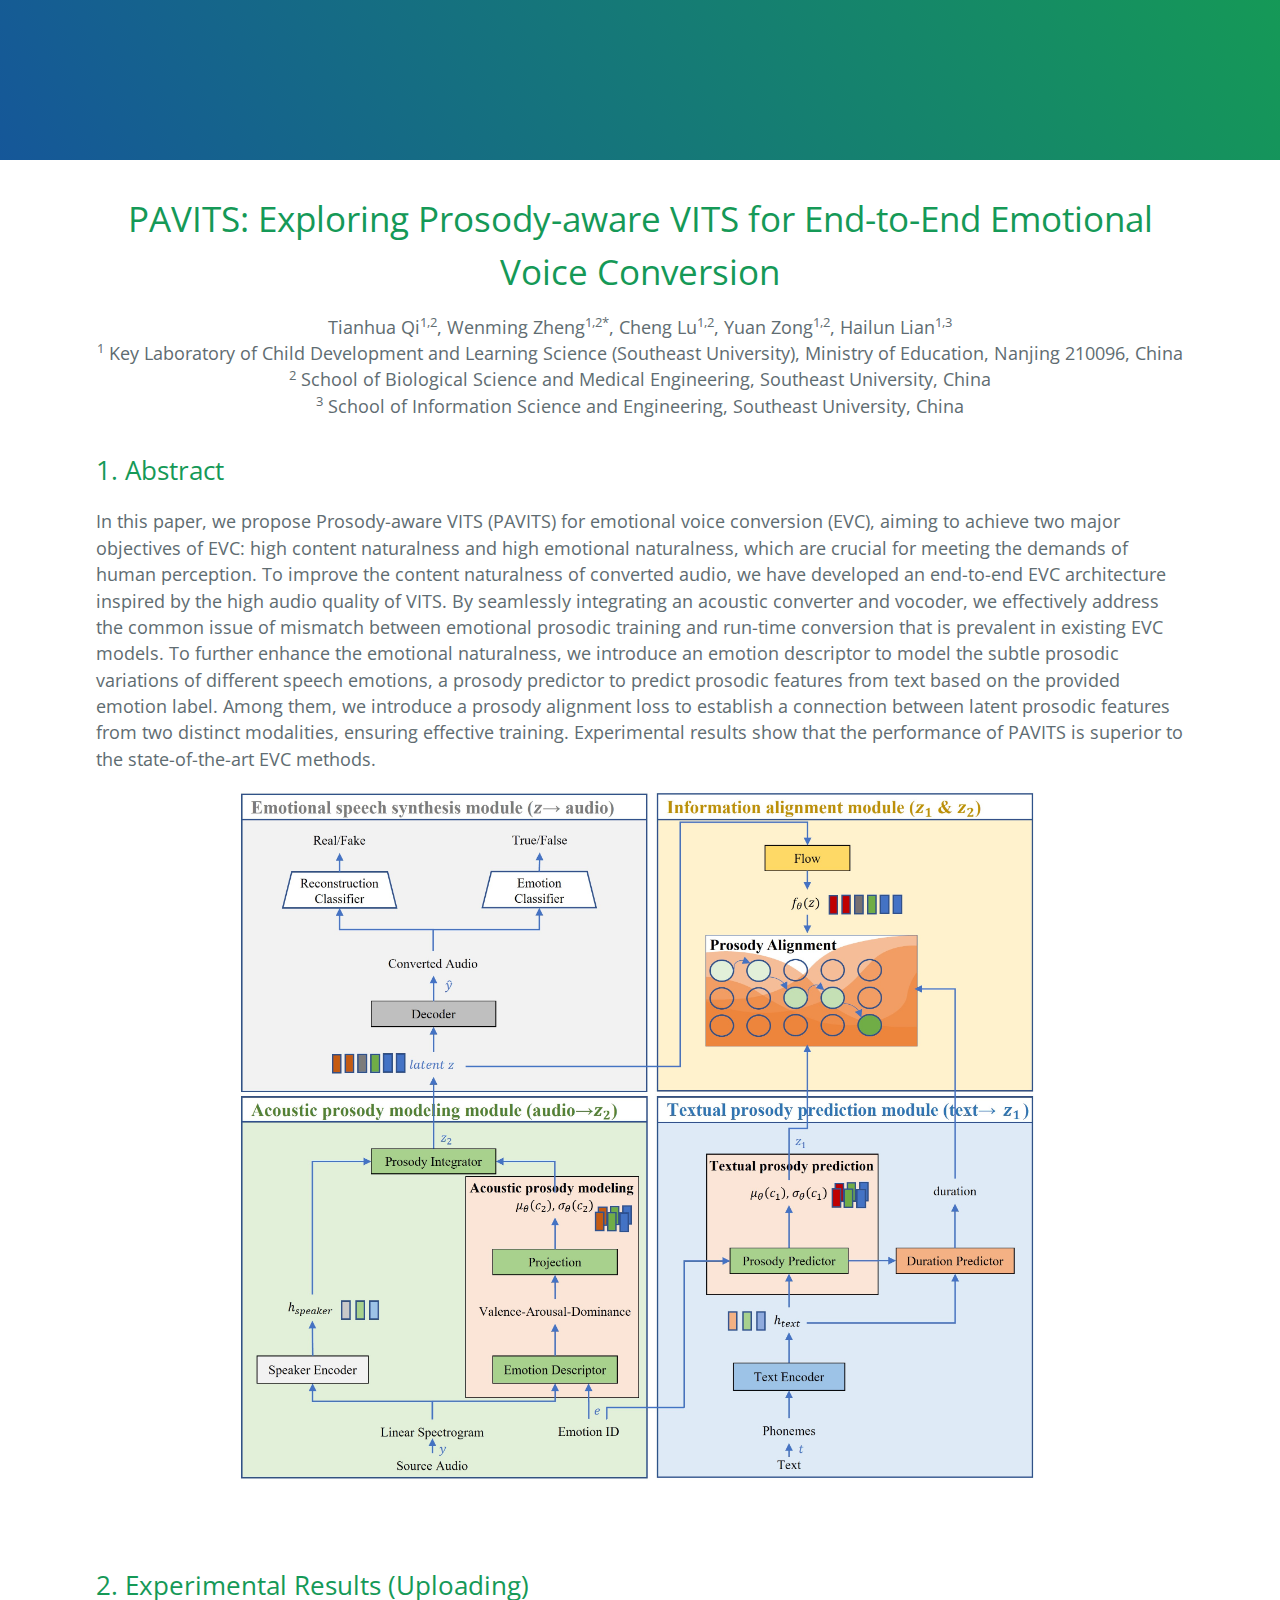
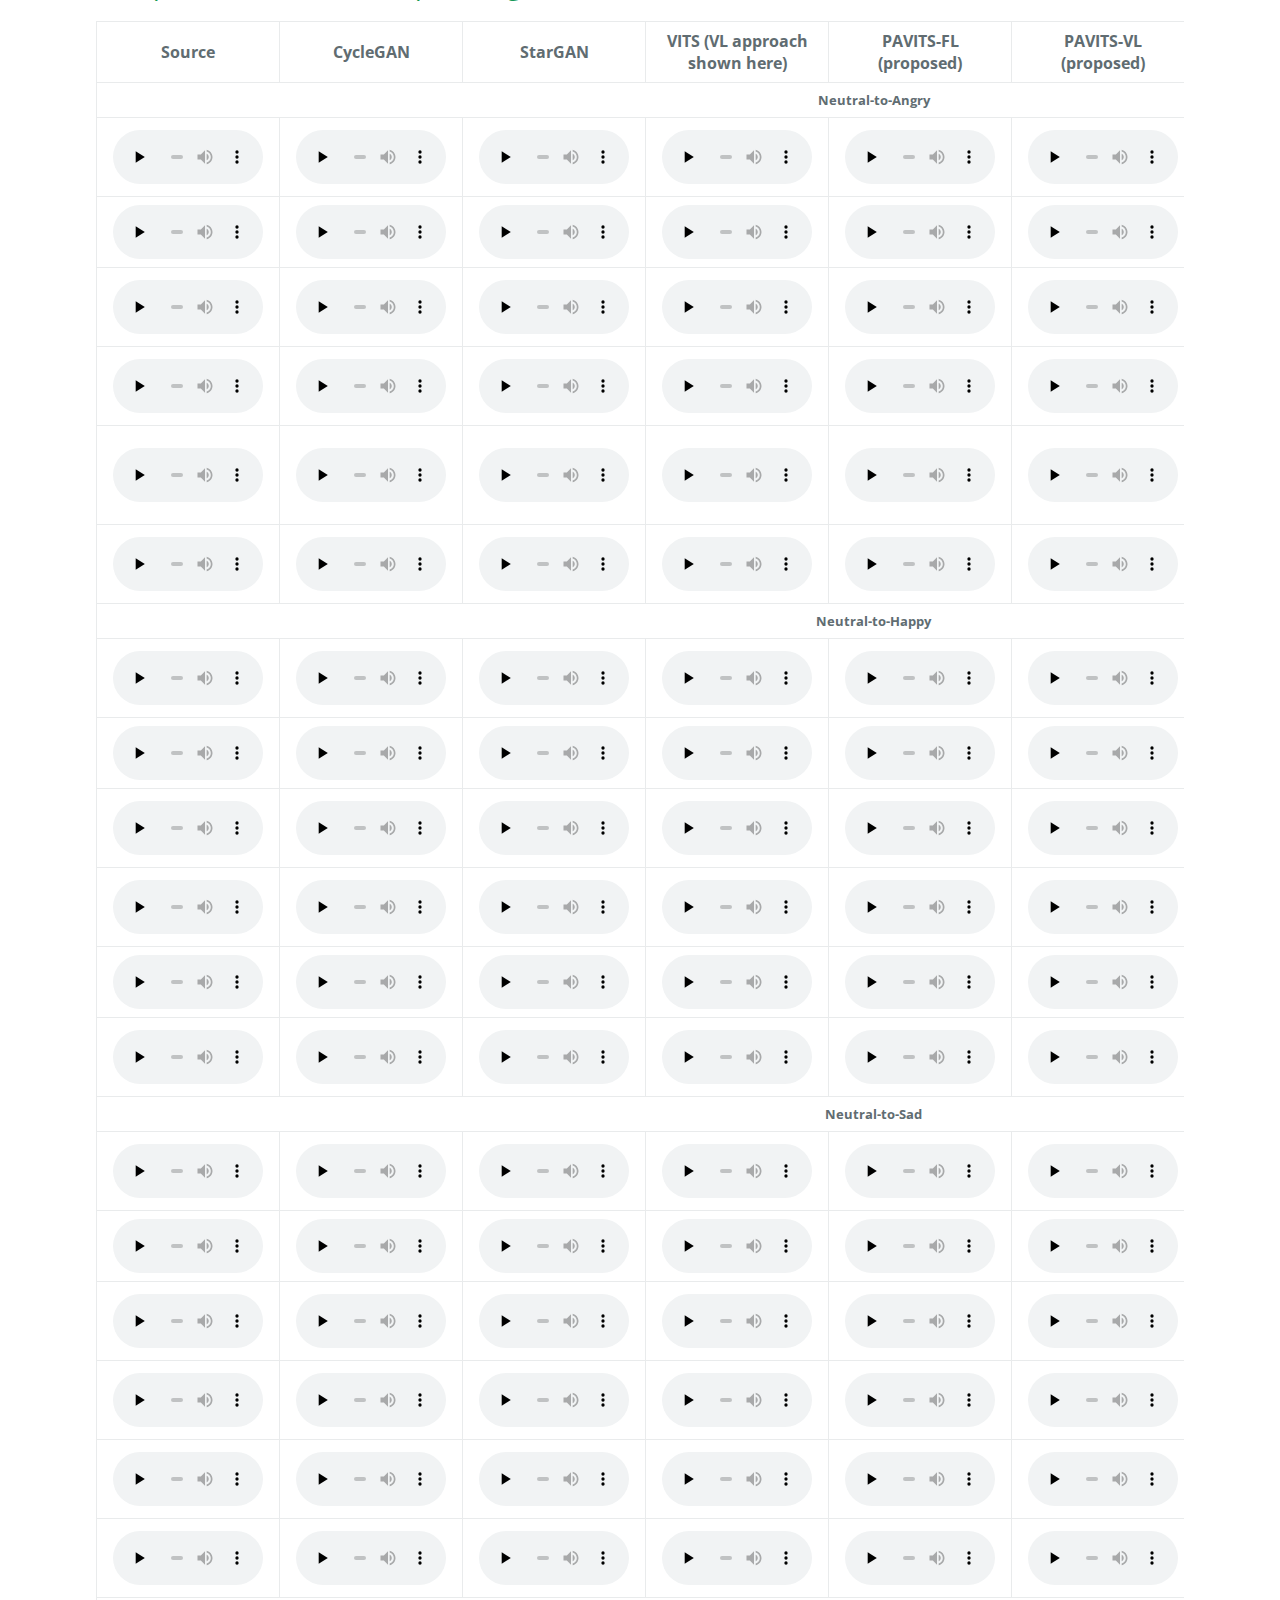
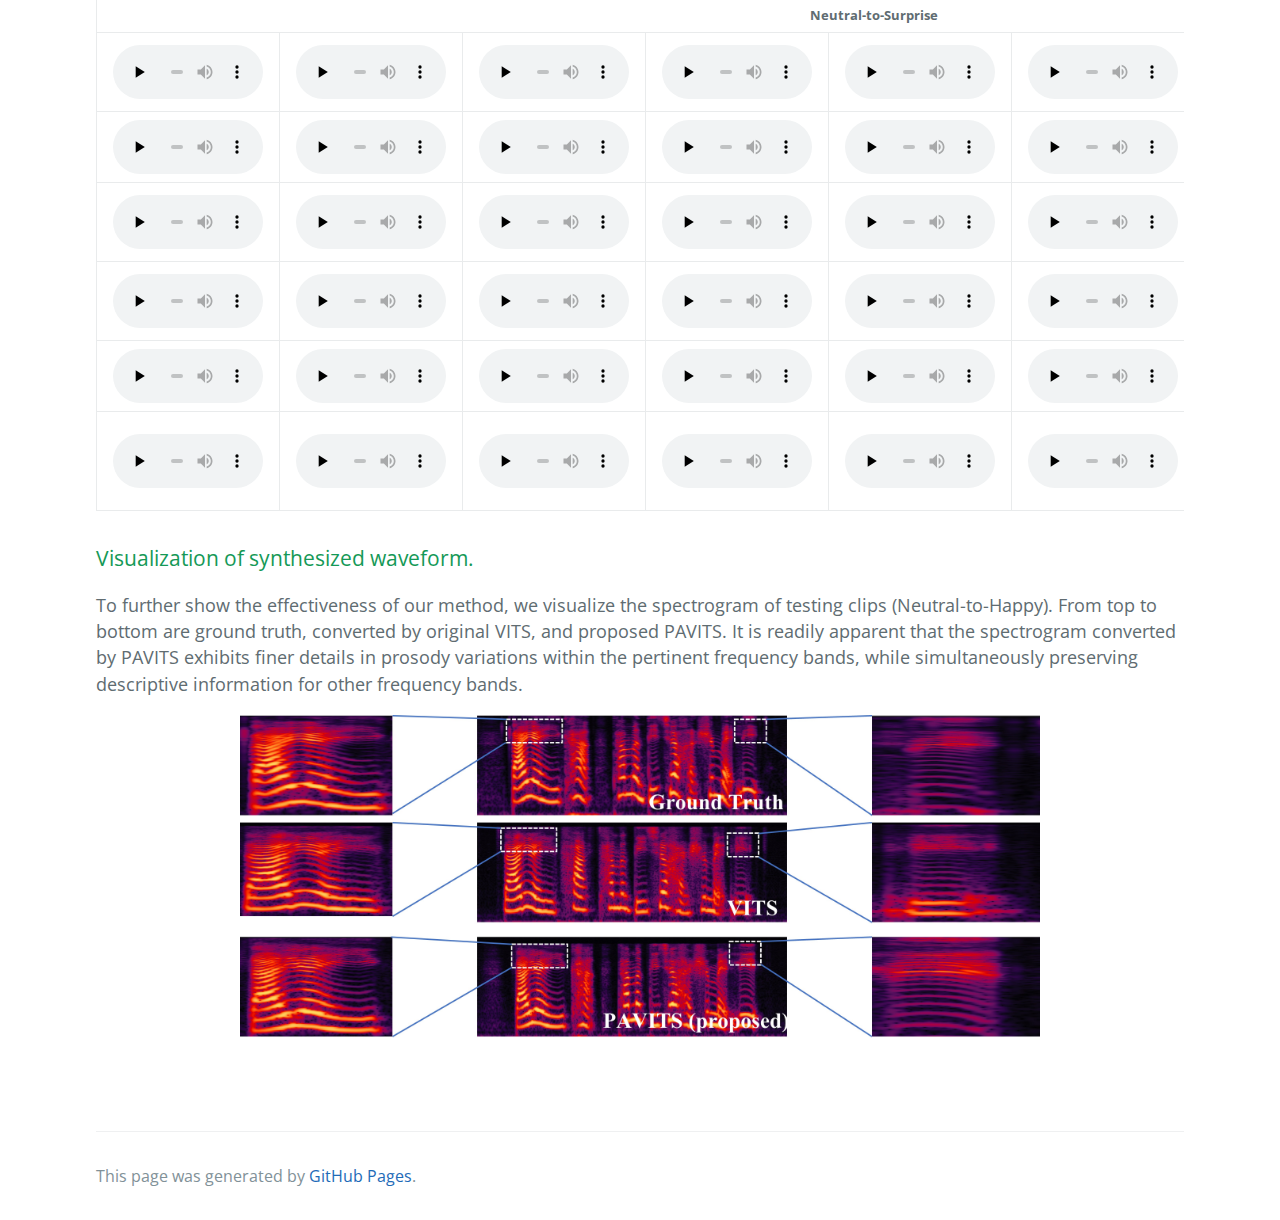
==== pavits4EVC/index.html @ 85c37f29 "Update index.html" ====
<!DOCTYPE hvtml>
<!-- saved from url=(0033)https://accentspeech.github.io/AccentSpeech// -->
<html lang="en-US"><head><meta http-equiv="Content-Type" content="text/html; charset=UTF-8">
    
<title>PAVITS</title>
<meta name="generator" content="Jekyll v3.9.0">
<meta property="og:title" content="TODO: title">
<meta property="og:locale" content="en_US">

<link rel="canonical" href="https://accentspeech.github.io/AccentSpeech//">
<meta property="og:url" content="https://accentspeech.github.io/AccentSpeech//">
<meta name="twitter:card" content="summary">
<!-- End Jekyll SEO tag -->

    <meta name="viewport" content="width=device-width, initial-scale=1">
<meta name="viewport" content="width=device-width,initial-scale=1.0, minimum-scale=1.0, maximum-scale=1.0, user-scalable=no"/>
    <meta name="theme-color" content="#157878">
    <link rel="stylesheet" href="style.css">
  </head>
  <body data-new-gr-c-s-check-loaded="14.1001.0" data-gr-ext-installed="">
    <section class="page-header">
      
    </section>

<section class="main-content">
    <h1 id=""><center>PAVITS: Exploring Prosody-aware VITS for End-to-End Emotional Voice Conversion</center></h1>
    <center> Tianhua Qi<sup>1,2</sup>, Wenming Zheng<sup>1,2*</sup>, Cheng Lu<sup>1,2</sup>, Yuan Zong<sup>1,2</sup>, Hailun Lian<sup>1,3</sup></center>
    <center> <sup>1</sup> Key Laboratory of Child Development and Learning Science (Southeast University), Ministry of Education, Nanjing 210096, China</center>
    <center> <sup>2</sup> School of Biological Science and Medical Engineering, Southeast University, China</center>
    <center> <sup>3</sup> School of Information Science and Engineering, Southeast University, China</center> 


<h2 id="abstract">1. Abstract<a name="abstract"></a></h2>
<p> 
In this paper, we propose Prosody-aware VITS (PAVITS) for emotional voice conversion (EVC), aiming to achieve two major objectives of EVC: high content naturalness and high emotional naturalness, which are crucial for meeting the demands of human perception. To improve the content naturalness of converted audio, we have developed an end-to-end EVC architecture inspired by the high audio quality of VITS. By seamlessly integrating an acoustic converter and vocoder, we effectively address the common issue of mismatch between emotional prosodic training and run-time conversion that is prevalent in existing EVC models. To further enhance the emotional naturalness, we introduce an emotion descriptor to model the subtle prosodic variations of different speech emotions, a prosody predictor to predict prosodic features from text based on the provided emotion label. Among them, we introduce a prosody alignment loss to establish a connection between latent prosodic features from two distinct modalities, ensuring effective training. Experimental results show that the performance of PAVITS is superior to the state-of-the-art EVC methods.
 </p>
	<center><img src='fig/model.jpg' width=800px></center>
<br><br>

<h2>2. Experimental Results (Uploading)<a name="exp result"></a></h2>

<table>
  <tbody>
    <tr>
	<td style="text-align: center; width: 100px;" rowspan=1><strong>Source<strong></td>
        <td style="text-align: center; width: 100px;" rowspan=1><strong>CycleGAN<strong></td>
        <td style="text-align: center; width: 100px;" rowspan=1><strong>StarGAN<strong></td>
        <td style="text-align: center; width: 100px;" rowspan=1><strong>VITS (VL approach shown here)<strong></td>
        <td style="text-align: center; width: 100px;" rowspan=1><strong>PAVITS-FL (proposed)<strong></td>
        <td style="text-align: center; width: 100px;" rowspan=1><strong>PAVITS-VL (proposed)<strong></td>
	<td style="text-align: center; width: 100px;" rowspan=1><strong>Target<strong></td>
	<td style="text-align: center; width: 100px;" rowspan=1><strong>Text<strong></td>
    </tr>
		
    <tr>
	    <th colspan=8 style="font-size:80%" centering><h8>Neutral-to-Angry</th>
    </tr>
    <tr>
        <td style="text-align: center"><audio style="width: 150px;" controls="" preload="none" src="samples/source/0009_000001.wav"></audio></td>
        <td style="text-align: center"><audio style="width: 150px;" controls="" preload="none" src="samples/neu2ang/cyclegan_0009_000351.wav"></audio></td>
        <td style="text-align: center"><audio style="width: 150px;" controls="" preload="none" src="samples/neu2ang/stargan_0009_000351.wav"></audio></td>
        <td style="text-align: center"><audio style="width: 150px;" controls="" preload="none" src="samples/neu2ang/vits_0009_000351.wav"></audio></td>
        <td style="text-align: center"><audio style="width: 150px;" controls="" preload="none" src="samples/neu2ang/pavits_fl_0009_000351.wav"></audio></td>
	<td style="text-align: center"><audio style="width: 150px;" controls="" preload="none" src="samples/neu2ang/pavits_vl_0009_000351.wav"></audio></td>
	<td style="text-align: center"><audio style="width: 150px;" controls="" preload="none" src="samples/target/0009_000351.wav"></audio></td>
    	<td style="font-size:95%">打远一看，它们的确很是美丽。(English: At a distance, they indeed appear very beautiful.)</td>
    </tr>
    <tr>
        <!-- <td style="text-align: center; width: 150px;" rowspan=1><strong>2086003176<strong></td> -->
          <td style="text-align: center"><audio style="width: 150px;" controls="" preload="none" src="samples/source/0009_000003.wav"></audio></td>
          <td style="text-align: center"><audio style="width: 150px;" controls="" preload="none" src="samples/neu2ang/cyclegan_0009_000353.wav"></audio></td>
          <td style="text-align: center"><audio style="width: 150px;" controls="" preload="none" src="samples/neu2ang/stargan_0009_000353.wav"></audio></td>
          <td style="text-align: center"><audio style="width: 150px;" controls="" preload="none" src="samples/neu2ang/vits_0009_000353.wav"></audio></td>
          <td style="text-align: center"><audio style="width: 150px;" controls="" preload="none" src="samples/neu2ang/pavits_fl_0009_000353.wav"></audio></td>
          <td style="text-align: center"><audio style="width: 150px;" controls="" preload="none" src="samples/neu2ang/pavits_vl_0009_000353.wav"></audio></td>
          <td style="text-align: center"><audio style="width: 150px;" controls="" preload="none" src="samples/target/0009_000353.wav"></audio></td>
	  <td style="font-size:95%">我老家在北京。(English: My hometown is in Beijing.)</td>
    </tr>
    <tr>
        <!-- <td style="text-align: center; width: 150px;" rowspan=1><strong>2086003177<strong></td> -->
          <td style="text-align: center"><audio style="width: 150px;" controls="" preload="none" src="samples/source/0009_000011.wav"></audio></td>
          <td style="text-align: center"><audio style="width: 150px;" controls="" preload="none" src="samples/neu2ang/cyclegan_0009_000361.wav"></audio></td>
          <td style="text-align: center"><audio style="width: 150px;" controls="" preload="none" src="samples/neu2ang/stargan_0009_000361.wav"></audio></td>
          <td style="text-align: center"><audio style="width: 150px;" controls="" preload="none" src="samples/neu2ang/vits_0009_000361.wav"></audio></td>
          <td style="text-align: center"><audio style="width: 150px;" controls="" preload="none" src="samples/neu2ang/pavits_fl_0009_000361.wav"></audio></td>
	  <td style="text-align: center"><audio style="width: 150px;" controls="" preload="none" src="samples/neu2ang/pavits_vl_0009_000361.wav"></audio></td>
	  <td style="text-align: center"><audio style="width: 150px;" controls="" preload="none" src="samples/target/0009_000361.wav"></audio></td>
	  <td style="font-size:95%">妇女节快乐，我永远爱你，妈妈。(English: Happy Women's Day, I will always love you, Mom.)</td>
    </tr>
    <tr>
        <!-- <td style="text-align: center; width: 150px;" rowspan=1><strong>Audio<strong></td> -->
          <td style="text-align: center"><audio style="width: 150px;" controls="" preload="none" src="samples/source/0009_000013.wav"></audio></td>
          <td style="text-align: center"><audio style="width: 150px;" controls="" preload="none" src="samples/neu2ang/cyclegan_0009_000363.wav"></audio></td>
          <td style="text-align: center"><audio style="width: 150px;" controls="" preload="none" src="samples/neu2ang/stargan_0009_000363.wav"></audio></td>
          <td style="text-align: center"><audio style="width: 150px;" controls="" preload="none" src="samples/neu2ang/vits_0009_000363.wav"></audio></td>
          <td style="text-align: center"><audio style="width: 150px;" controls="" preload="none" src="samples/neu2ang/pavits_fl_0009_000363.wav"></audio></td>
	  <td style="text-align: center"><audio style="width: 150px;" controls="" preload="none" src="samples/neu2ang/pavits_vl_0009_000363.wav"></audio></td>
	  <td style="text-align: center"><audio style="width: 150px;" controls="" preload="none" src="samples/target/0009_000363.wav"></audio></td>
	  <td style="font-size:95%">周末的我，只忙着陪你。(English: On the weekend, I'm only busy with accompanying you.)</td>
    </tr>
    <tr>
        <!-- <td style="text-align: center; width: 150px;" rowspan=1><strong>Audio<strong></td> -->
          <td style="text-align: center"><audio style="width: 150px;" controls="" preload="none" src="samples/source/0009_000014.wav"></audio></td>
          <td style="text-align: center"><audio style="width: 150px;" controls="" preload="none" src="samples/neu2ang/cyclegan_0009_000364.wav"></audio></td>
          <td style="text-align: center"><audio style="width: 150px;" controls="" preload="none" src="samples/neu2ang/stargan_0009_000364.wav"></audio></td>
          <td style="text-align: center"><audio style="width: 150px;" controls="" preload="none" src="samples/neu2ang/vits_0009_000364.wav"></audio></td>
          <td style="text-align: center"><audio style="width: 150px;" controls="" preload="none" src="samples/neu2ang/pavits_fl_0009_000364.wav"></audio></td>
	  <td style="text-align: center"><audio style="width: 150px;" controls="" preload="none" src="samples/neu2ang/pavits_vl_0009_000364.wav"></audio></td>
	  <td style="text-align: center"><audio style="width: 150px;" controls="" preload="none" src="samples/target/0009_000364.wav"></audio></td>
	  <td style="font-size:95%">谁你也不认识，我很乐意帮助你。(English: You don't know anybody, but I'm more than willing to help you.)</td>
    </tr>
    <tr>
        <!-- <td style="text-align: center; width: 150px;" rowspan=1><strong>Audio<strong></td> -->
          <td style="text-align: center"><audio style="width: 150px;" controls="" preload="none" src="samples/source/0009_000019.wav"></audio></td>
          <td style="text-align: center"><audio style="width: 150px;" controls="" preload="none" src="samples/neu2ang/cyclegan_0009_000369.wav"></audio></td>
          <td style="text-align: center"><audio style="width: 150px;" controls="" preload="none" src="samples/neu2ang/stargan_0009_000369.wav"></audio></td>
          <td style="text-align: center"><audio style="width: 150px;" controls="" preload="none" src="samples/neu2ang/vits_0009_000369.wav"></audio></td>
          <td style="text-align: center"><audio style="width: 150px;" controls="" preload="none" src="samples/neu2ang/pavits_fl_0009_000369.wav"></audio></td>
	  <td style="text-align: center"><audio style="width: 150px;" controls="" preload="none" src="samples/neu2ang/pavits_vl_0009_000369.wav"></audio></td>
	  <td style="text-align: center"><audio style="width: 150px;" controls="" preload="none" src="samples/target/0009_000369.wav"></audio></td>
	  <td style="font-size:95%">不就是你嘛，为什么要偷笑来。(English: Isn't it just you? Why are you sneaking a laugh?)</td>
    </tr>
		
    <tr>
    	<th colspan=8 style="font-size:80%" centering><h8>Neutral-to-Happy</th>
    </tr>
    <tr>
        <!-- <td style="text-align: center; width: 150px;" rowspan=1><strong>Audio<strong></td> -->
          <td style="text-align: center"><audio style="width: 150px;" controls="" preload="none" src="samples/source/0009_000001.wav"></audio></td>
          <td style="text-align: center"><audio style="width: 150px;" controls="" preload="none" src="samples/neu2hap/cyclegan_0009_000701.wav"></audio></td>
          <td style="text-align: center"><audio style="width: 150px;" controls="" preload="none" src="samples/neu2hap/stargan_0009_000701.wav"></audio></td>
          <td style="text-align: center"><audio style="width: 150px;" controls="" preload="none" src="samples/neu2hap/vits_0009_000701.wav"></audio></td>
          <td style="text-align: center"><audio style="width: 150px;" controls="" preload="none" src="samples/neu2hap/pavits_fl_0009_000701.wav"></audio></td>
	  <td style="text-align: center"><audio style="width: 150px;" controls="" preload="none" src="samples/neu2hap/pavits_vl_0009_000701.wav"></audio></td>
	  <td style="text-align: center"><audio style="width: 150px;" controls="" preload="none" src="samples/target/0009_000701.wav"></audio></td>
	  <td style="font-size:95%">打远一看，它们的确很是美丽。(English: At a distance, they indeed appear very beautiful.)</td>
    </tr>
    <tr>
        <!-- <td style="text-align: center; width: 150px;" rowspan=1><strong>Audio<strong></td> -->
          <td style="text-align: center"><audio style="width: 150px;" controls="" preload="none" src="samples/source/0009_000003.wav"></audio></td>
          <td style="text-align: center"><audio style="width: 150px;" controls="" preload="none" src="samples/neu2hap/cyclegan_0009_000703.wav"></audio></td>
          <td style="text-align: center"><audio style="width: 150px;" controls="" preload="none" src="samples/neu2hap/stargan_0009_000703.wav"></audio></td>
          <td style="text-align: center"><audio style="width: 150px;" controls="" preload="none" src="samples/neu2hap/vits_0009_000703.wav"></audio></td>
          <td style="text-align: center"><audio style="width: 150px;" controls="" preload="none" src="samples/neu2hap/pavits_fl_0009_000703.wav"></audio></td>
	  <td style="text-align: center"><audio style="width: 150px;" controls="" preload="none" src="samples/neu2hap/pavits_vl_0009_000703.wav"></audio></td>
	  <td style="text-align: center"><audio style="width: 150px;" controls="" preload="none" src="samples/target/0009_000703.wav"></audio></td>
	  <td style="font-size:95%">我老家在北京。(English: My hometown is in Beijing.)</td>
    </tr>
    <tr>
        <!-- <td style="text-align: center; width: 150px;" rowspan=1><strong>Audio<strong></td> -->
          <td style="text-align: center"><audio style="width: 150px;" controls="" preload="none" src="samples/source/0009_000011.wav"></audio></td>
          <td style="text-align: center"><audio style="width: 150px;" controls="" preload="none" src="samples/neu2hap/cyclegan_0009_000711.wav"></audio></td>
          <td style="text-align: center"><audio style="width: 150px;" controls="" preload="none" src="samples/neu2hap/stargan_0009_000711.wav"></audio></td>
          <td style="text-align: center"><audio style="width: 150px;" controls="" preload="none" src="samples/neu2hap/vits_0009_000711.wav"></audio></td>
          <td style="text-align: center"><audio style="width: 150px;" controls="" preload="none" src="samples/neu2hap/pavits_fl_0009_000711.wav"></audio></td>
	  <td style="text-align: center"><audio style="width: 150px;" controls="" preload="none" src="samples/neu2hap/pavits_vl_0009_000711.wav"></audio></td>
	  <td style="text-align: center"><audio style="width: 150px;" controls="" preload="none" src="samples/target/0009_000711.wav"></audio></td>
	  <td style="font-size:95%">妇女节快乐，我永远爱你，妈妈。(English: Happy Women's Day, I will always love you, Mom.)</td>
    </tr>
    <tr>
        <!-- <td style="text-align: center; width: 150px;" rowspan=1><strong>Audio<strong></td> -->
          <td style="text-align: center"><audio style="width: 150px;" controls="" preload="none" src="samples/source/0009_000013.wav"></audio></td>
          <td style="text-align: center"><audio style="width: 150px;" controls="" preload="none" src="samples/neu2hap/cyclegan_0009_000713.wav"></audio></td>
          <td style="text-align: center"><audio style="width: 150px;" controls="" preload="none" src="samples/neu2hap/stargan_0009_000713.wav"></audio></td>
          <td style="text-align: center"><audio style="width: 150px;" controls="" preload="none" src="samples/neu2hap/vits_0009_000713.wav"></audio></td>
          <td style="text-align: center"><audio style="width: 150px;" controls="" preload="none" src="samples/neu2hap/pavits_fl_0009_000713.wav"></audio></td>
	  <td style="text-align: center"><audio style="width: 150px;" controls="" preload="none" src="samples/neu2hap/pavits_vl_0009_000713.wav"></audio></td>
	  <td style="text-align: center"><audio style="width: 150px;" controls="" preload="none" src="samples/target/0009_000713.wav"></audio></td>
	  <td style="font-size:95%">周末的我，只忙着陪你。(English: On the weekend, I'm only busy with accompanying you.)</td>
    </tr>
    <tr>
        <!-- <td style="text-align: center; width: 150px;" rowspan=1><strong>Audio<strong></td> -->
          <td style="text-align: center"><audio style="width: 150px;" controls="" preload="none" src="samples/source/0009_000002.wav"></audio></td>
          <td style="text-align: center"><audio style="width: 150px;" controls="" preload="none" src="samples/neu2hap/cyclegan_0009_000702.wav"></audio></td>
          <td style="text-align: center"><audio style="width: 150px;" controls="" preload="none" src="samples/neu2hap/stargan_0009_000702.wav"></audio></td>
          <td style="text-align: center"><audio style="width: 150px;" controls="" preload="none" src="samples/neu2hap/vits_0009_000702.wav"></audio></td>
          <td style="text-align: center"><audio style="width: 150px;" controls="" preload="none" src="samples/neu2hap/pavits_fl_0009_000702.wav"></audio></td>
	  <td style="text-align: center"><audio style="width: 150px;" controls="" preload="none" src="samples/neu2hap/pavits_vl_0009_000702.wav"></audio></td>
	  <td style="text-align: center"><audio style="width: 150px;" controls="" preload="none" src="samples/target/0009_000702.wav"></audio></td>
	  <td style="font-size:95%">英国的哲学家曾经说过。(English: The British philosopher once said.)</td>
    </tr>
    <tr>
        <!-- <td style="text-align: center; width: 150px;" rowspan=1><strong>Audio<strong></td> -->
          <td style="text-align: center"><audio style="width: 150px;" controls="" preload="none" src="samples/source/0009_000017.wav"></audio></td>
          <td style="text-align: center"><audio style="width: 150px;" controls="" preload="none" src="samples/neu2hap/cyclegan_0009_000717.wav"></audio></td>
          <td style="text-align: center"><audio style="width: 150px;" controls="" preload="none" src="samples/neu2hap/stargan_0009_000717.wav"></audio></td>
          <td style="text-align: center"><audio style="width: 150px;" controls="" preload="none" src="samples/neu2hap/vits_0009_000717.wav"></audio></td>
          <td style="text-align: center"><audio style="width: 150px;" controls="" preload="none" src="samples/neu2hap/pavits_fl_0009_000717.wav"></audio></td>
	  <td style="text-align: center"><audio style="width: 150px;" controls="" preload="none" src="samples/neu2hap/pavits_vl_0009_000717.wav"></audio></td>
	  <td style="text-align: center"><audio style="width: 150px;" controls="" preload="none" src="samples/target/0009_000717.wav"></audio></td>
	  <td style="font-size:95%">很快你上大学就用得到了。(English: You will need it as soon as you enter university.)</td>
    </tr>
		
    <tr>
    	<th colspan=8 style="font-size:80%" centering><h8>Neutral-to-Sad</th>
    </tr>
    <tr>
        <!-- <td style="text-align: center; width: 150px;" rowspan=1><strong>Audio<strong></td> -->
          <td style="text-align: center"><audio style="width: 150px;" controls="" preload="none" src="samples/source/0009_000001.wav"></audio></td>
          <td style="text-align: center"><audio style="width: 150px;" controls="" preload="none" src="samples/neu2sad/cyclegan_0009_001051.wav"></audio></td>
          <td style="text-align: center"><audio style="width: 150px;" controls="" preload="none" src="samples/neu2sad/stargan_0009_001051.wav"></audio></td>
          <td style="text-align: center"><audio style="width: 150px;" controls="" preload="none" src="samples/neu2sad/vits_0009_001051.wav"></audio></td>
          <td style="text-align: center"><audio style="width: 150px;" controls="" preload="none" src="samples/neu2sad/pavits_fl_0009_001051.wav"></audio></td>
	  <td style="text-align: center"><audio style="width: 150px;" controls="" preload="none" src="samples/neu2sad/pavits_vl_0009_001051.wav"></audio></td>
	  <td style="text-align: center"><audio style="width: 150px;" controls="" preload="none" src="samples/target/0009_001051.wav"></audio></td>
	  <td style="font-size:95%">打远一看，它们的确很是美丽。(English: At a distance, they indeed appear very beautiful.)</td>
    </tr>
    <tr>
        <!-- <td style="text-align: center; width: 150px;" rowspan=1><strong>Audio<strong></td> -->
          <td style="text-align: center"><audio style="width: 150px;" controls="" preload="none" src="samples/source/0009_000003.wav"></audio></td>
          <td style="text-align: center"><audio style="width: 150px;" controls="" preload="none" src="samples/neu2sad/cyclegan_0009_001053.wav"></audio></td>
          <td style="text-align: center"><audio style="width: 150px;" controls="" preload="none" src="samples/neu2sad/stargan_0009_001053.wav"></audio></td>
          <td style="text-align: center"><audio style="width: 150px;" controls="" preload="none" src="samples/neu2sad/vits_0009_001053.wav"></audio></td>
          <td style="text-align: center"><audio style="width: 150px;" controls="" preload="none" src="samples/neu2sad/pavits_fl_0009_001053.wav"></audio></td>
	  <td style="text-align: center"><audio style="width: 150px;" controls="" preload="none" src="samples/neu2sad/pavits_vl_0009_001053.wav"></audio></td>
	  <td style="text-align: center"><audio style="width: 150px;" controls="" preload="none" src="samples/target/0009_001053.wav"></audio></td>
	  <td style="font-size:95%">我老家在北京。(English: My hometown is in Beijing.)</td>
    </tr>
    <tr>
        <!-- <td style="text-align: center; width: 150px;" rowspan=1><strong>Audio<strong></td> -->
          <td style="text-align: center"><audio style="width: 150px;" controls="" preload="none" src="samples/source/0009_000011.wav"></audio></td>
          <td style="text-align: center"><audio style="width: 150px;" controls="" preload="none" src="samples/neu2sad/cyclegan_0009_001061.wav"></audio></td>
          <td style="text-align: center"><audio style="width: 150px;" controls="" preload="none" src="samples/neu2sad/stargan_0009_001061.wav"></audio></td>
          <td style="text-align: center"><audio style="width: 150px;" controls="" preload="none" src="samples/neu2sad/vits_0009_001061.wav"></audio></td>
          <td style="text-align: center"><audio style="width: 150px;" controls="" preload="none" src="samples/neu2sad/pavits_fl_0009_001061.wav"></audio></td>
	  <td style="text-align: center"><audio style="width: 150px;" controls="" preload="none" src="samples/neu2sad/pavits_vl_0009_001061.wav"></audio></td>
	  <td style="text-align: center"><audio style="width: 150px;" controls="" preload="none" src="samples/target/0009_001061.wav"></audio></td>
	  <td style="font-size:95%">妇女节快乐，我永远爱你，妈妈。(English: Happy Women's Day, I will always love you, Mom.)</td>
    </tr>
    <tr>
        <!-- <td style="text-align: center; width: 150px;" rowspan=1><strong>Audio<strong></td> -->
          <td style="text-align: center"><audio style="width: 150px;" controls="" preload="none" src="samples/source/0009_000013.wav"></audio></td>
          <td style="text-align: center"><audio style="width: 150px;" controls="" preload="none" src="samples/neu2sad/cyclegan_0009_001063.wav"></audio></td>
          <td style="text-align: center"><audio style="width: 150px;" controls="" preload="none" src="samples/neu2sad/stargan_0009_001063.wav"></audio></td>
          <td style="text-align: center"><audio style="width: 150px;" controls="" preload="none" src="samples/neu2sad/vits_0009_001063.wav"></audio></td>
          <td style="text-align: center"><audio style="width: 150px;" controls="" preload="none" src="samples/neu2sad/pavits_fl_0009_001063.wav"></audio></td>
	  <td style="text-align: center"><audio style="width: 150px;" controls="" preload="none" src="samples/neu2sad/pavits_vl_0009_001063.wav"></audio></td>
	  <td style="text-align: center"><audio style="width: 150px;" controls="" preload="none" src="samples/target/0009_001063.wav"></audio></td>
	  <td style="font-size:95%">周末的我，只忙着陪你。(English: On the weekend, I'm only busy with accompanying you.)</td>
    </tr>
    <tr>
        <!-- <td style="text-align: center; width: 150px;" rowspan=1><strong>Audio<strong></td> -->
          <td style="text-align: center"><audio style="width: 150px;" controls="" preload="none" src="samples/source/0009_000008.wav"></audio></td>
          <td style="text-align: center"><audio style="width: 150px;" controls="" preload="none" src="samples/neu2sad/cyclegan_0009_001058.wav"></audio></td>
          <td style="text-align: center"><audio style="width: 150px;" controls="" preload="none" src="samples/neu2sad/stargan_0009_001058.wav"></audio></td>
          <td style="text-align: center"><audio style="width: 150px;" controls="" preload="none" src="samples/neu2sad/vits_0009_001058.wav"></audio></td>
          <td style="text-align: center"><audio style="width: 150px;" controls="" preload="none" src="samples/neu2sad/pavits_fl_0009_001058.wav"></audio></td>
	  <td style="text-align: center"><audio style="width: 150px;" controls="" preload="none" src="samples/neu2sad/pavits_vl_0009_001058.wav"></audio></td>
	  <td style="text-align: center"><audio style="width: 150px;" controls="" preload="none" src="samples/target/0009_001058.wav"></audio></td>
	  <td style="font-size:95%">沙尘暴好像给每个人都带来了麻烦！(English: The sandstorm seems to have brought trouble to everyone!)</td>
    </tr>
    <tr>
        <!-- <td style="text-align: center; width: 150px;" rowspan=1><strong>Audio<strong></td> -->
          <td style="text-align: center"><audio style="width: 150px;" controls="" preload="none" src="samples/source/0009_000016.wav"></audio></td>
          <td style="text-align: center"><audio style="width: 150px;" controls="" preload="none" src="samples/neu2sad/cyclegan_0009_001066.wav"></audio></td>
          <td style="text-align: center"><audio style="width: 150px;" controls="" preload="none" src="samples/neu2sad/stargan_0009_001066.wav"></audio></td>
          <td style="text-align: center"><audio style="width: 150px;" controls="" preload="none" src="samples/neu2sad/vits_0009_001066.wav"></audio></td>
          <td style="text-align: center"><audio style="width: 150px;" controls="" preload="none" src="samples/neu2sad/pavits_fl_0009_001066.wav"></audio></td>
	  <td style="text-align: center"><audio style="width: 150px;" controls="" preload="none" src="samples/neu2sad/pavits_vl_0009_001066.wav"></audio></td>
	  <td style="text-align: center"><audio style="width: 150px;" controls="" preload="none" src="samples/target/0009_001066.wav"></audio></td>
	  <td style="font-size:95%">他一定是一眼就被你迷住了。(English: He must have been captivated by you at first sight.)</td>
    </tr>
		
    <tr>
    	<th colspan=8 style="font-size:80%" centering><h8>Neutral-to-Surprise</th>
    </tr>
    <tr>
        <!-- <td style="text-align: center; width: 150px;" rowspan=1><strong>Audio<strong></td> -->
          <td style="text-align: center"><audio style="width: 150px;" controls="" preload="none" src="samples/source/0009_000001.wav"></audio></td>
          <td style="text-align: center"><audio style="width: 150px;" controls="" preload="none" src="samples/neu2sur/cyclegan_0009_001401.wav"></audio></td>
          <td style="text-align: center"><audio style="width: 150px;" controls="" preload="none" src="samples/neu2sur/stargan_0009_001401.wav"></audio></td>
          <td style="text-align: center"><audio style="width: 150px;" controls="" preload="none" src="samples/neu2sur/vits_0009_001401.wav"></audio></td>
          <td style="text-align: center"><audio style="width: 150px;" controls="" preload="none" src="samples/neu2sur/pavits_fl_0009_001401.wav"></audio></td>
	  <td style="text-align: center"><audio style="width: 150px;" controls="" preload="none" src="samples/neu2sur/pavits_vl_0009_001401.wav"></audio></td>
	  <td style="text-align: center"><audio style="width: 150px;" controls="" preload="none" src="samples/target/0009_001401.wav"></audio></td>
	  <td style="font-size:95%">打远一看，它们的确很是美丽。(English: At a distance, they indeed appear very beautiful.)</td>
    </tr>
    <tr>
        <!-- <td style="text-align: center; width: 150px;" rowspan=1><strong>Audio<strong></td> -->
          <td style="text-align: center"><audio style="width: 150px;" controls="" preload="none" src="samples/source/0009_000003.wav"></audio></td>
          <td style="text-align: center"><audio style="width: 150px;" controls="" preload="none" src="samples/neu2sur/cyclegan_0009_001403.wav"></audio></td>
          <td style="text-align: center"><audio style="width: 150px;" controls="" preload="none" src="samples/neu2sur/stargan_0009_001403.wav"></audio></td>
          <td style="text-align: center"><audio style="width: 150px;" controls="" preload="none" src="samples/neu2sur/vits_0009_001403.wav"></audio></td>
          <td style="text-align: center"><audio style="width: 150px;" controls="" preload="none" src="samples/neu2sur/pavits_fl_0009_001403.wav"></audio></td>
	  <td style="text-align: center"><audio style="width: 150px;" controls="" preload="none" src="samples/neu2sur/pavits_vl_0009_001403.wav"></audio></td>
	  <td style="text-align: center"><audio style="width: 150px;" controls="" preload="none" src="samples/target/0009_001403.wav"></audio></td>
	  <td style="font-size:95%">我老家在北京。(English: My hometown is in Beijing.)</td>
    </tr>
    <tr>
        <!-- <td style="text-align: center; width: 150px;" rowspan=1><strong>Audio<strong></td> -->
          <td style="text-align: center"><audio style="width: 150px;" controls="" preload="none" src="samples/source/0009_000011.wav"></audio></td>
          <td style="text-align: center"><audio style="width: 150px;" controls="" preload="none" src="samples/neu2sur/cyclegan_0009_001411.wav"></audio></td>
          <td style="text-align: center"><audio style="width: 150px;" controls="" preload="none" src="samples/neu2sur/stargan_0009_001411.wav"></audio></td>
          <td style="text-align: center"><audio style="width: 150px;" controls="" preload="none" src="samples/neu2sur/vits_0009_001411.wav"></audio></td>
          <td style="text-align: center"><audio style="width: 150px;" controls="" preload="none" src="samples/neu2sur/pavits_fl_0009_001411.wav"></audio></td>
	  <td style="text-align: center"><audio style="width: 150px;" controls="" preload="none" src="samples/neu2sur/pavits_vl_0009_001411.wav"></audio></td>
	  <td style="text-align: center"><audio style="width: 150px;" controls="" preload="none" src="samples/target/0009_001411.wav"></audio></td>
	  <td style="font-size:95%">妇女节快乐，我永远爱你，妈妈。(English: Happy Women's Day, I will always love you, Mom.)</td>
    </tr>
    <tr>
        <!-- <td style="text-align: center; width: 150px;" rowspan=1><strong>Audio<strong></td> -->
          <td style="text-align: center"><audio style="width: 150px;" controls="" preload="none" src="samples/source/0009_000013.wav"></audio></td>
          <td style="text-align: center"><audio style="width: 150px;" controls="" preload="none" src="samples/neu2sur/cyclegan_0009_001413.wav"></audio></td>
          <td style="text-align: center"><audio style="width: 150px;" controls="" preload="none" src="samples/neu2sur/stargan_0009_001413.wav"></audio></td>
          <td style="text-align: center"><audio style="width: 150px;" controls="" preload="none" src="samples/neu2sur/vits_0009_001413.wav"></audio></td>
          <td style="text-align: center"><audio style="width: 150px;" controls="" preload="none" src="samples/neu2sur/pavits_fl_0009_001413.wav"></audio></td>
	  <td style="text-align: center"><audio style="width: 150px;" controls="" preload="none" src="samples/neu2sur/pavits_vl_0009_001413.wav"></audio></td>
	  <td style="text-align: center"><audio style="width: 150px;" controls="" preload="none" src="samples/target/0009_001413.wav"></audio></td>
	  <td style="font-size:95%">周末的我，只忙着陪你。(English: On the weekend, I'm only busy with accompanying you.)</td>
    </tr>
    <tr>
        <!-- <td style="text-align: center; width: 150px;" rowspan=1><strong>Audio<strong></td> -->
          <td style="text-align: center"><audio style="width: 150px;" controls="" preload="none" src="samples/source/0009_000002.wav"></audio></td>
          <td style="text-align: center"><audio style="width: 150px;" controls="" preload="none" src="samples/neu2sur/cyclegan_0009_001402.wav"></audio></td>
          <td style="text-align: center"><audio style="width: 150px;" controls="" preload="none" src="samples/neu2sur/stargan_0009_001402.wav"></audio></td>
          <td style="text-align: center"><audio style="width: 150px;" controls="" preload="none" src="samples/neu2sur/vits_0009_001402.wav"></audio></td>
          <td style="text-align: center"><audio style="width: 150px;" controls="" preload="none" src="samples/neu2sur/pavits_fl_0009_001402.wav"></audio></td>
	  <td style="text-align: center"><audio style="width: 150px;" controls="" preload="none" src="samples/neu2sur/pavits_vl_0009_001402.wav"></audio></td>
	  <td style="text-align: center"><audio style="width: 150px;" controls="" preload="none" src="samples/target/0009_001402.wav"></audio></td>
	  <td style="font-size:95%">英国的哲学家曾经说过。(English: The British philosopher once said.)</td>
    </tr>
    <tr>
        <!-- <td style="text-align: center; width: 150px;" rowspan=1><strong>Audio<strong></td> -->
          <td style="text-align: center"><audio style="width: 150px;" controls="" preload="none" src="samples/source/0009_000014.wav"></audio></td>
          <td style="text-align: center"><audio style="width: 150px;" controls="" preload="none" src="samples/neu2sur/cyclegan_0009_001414.wav"></audio></td>
          <td style="text-align: center"><audio style="width: 150px;" controls="" preload="none" src="samples/neu2sur/stargan_0009_001414.wav"></audio></td>
          <td style="text-align: center"><audio style="width: 150px;" controls="" preload="none" src="samples/neu2sur/vits_0009_001414.wav"></audio></td>
          <td style="text-align: center"><audio style="width: 150px;" controls="" preload="none" src="samples/neu2sur/pavits_fl_0009_001414.wav"></audio></td>
	  <td style="text-align: center"><audio style="width: 150px;" controls="" preload="none" src="samples/neu2sur/pavits_vl_0009_001414.wav"></audio></td>
	  <td style="text-align: center"><audio style="width: 150px;" controls="" preload="none" src="samples/target/0009_001414.wav"></audio></td>
	  <td style="font-size:95%">谁你也不认识，我很乐意帮助你。(English: You don't know anybody, but I'm more than willing to help you.)</td>
    </tr>
		
    </tbody>
</table>


<h3>Visualization of synthesized waveform.<a name="Visualization"></a></h2>
<p> 
To further show the effectiveness of our method, we visualize the spectrogram of testing clips (Neutral-to-Happy). From top to bottom are ground truth, converted by original VITS, and proposed PAVITS. It is readily apparent that the spectrogram converted by PAVITS exhibits finer details in prosody variations within the pertinent frequency bands, while simultaneously preserving descriptive information for other frequency bands.
 </p>

  <center><img src='fig/spec.jpg' width=800px></center>
<br><br>


      <footer class="site-footer">
        <span class="site-footer-credits">This page was generated by <a href="https://pages.github.com/">GitHub Pages</a>.</span>
      </footer>
    </section>

</body></html>
---- pavits4EVC/style.css ----
/*! normalize.css v3.0.2 | MIT License | git.io/normalize */@import url("https://fonts.googleapis.com/css?family=Open+Sans:400,700");html{font-family:sans-serif;-ms-text-size-adjust:100%;-webkit-text-size-adjust:100%}body{margin:0}article,aside,details,figcaption,figure,footer,header,hgroup,main,menu,nav,section,summary{display:block}audio,canvas,progress,video{display:inline-block;vertical-align:baseline}audio:not([controls]){display:none;height:0}[hidden],template{display:none}a{background-color:transparent}a:active,a:hover{outline:0}abbr[title]{border-bottom:1px dotted}b,strong{font-weight:bold}dfn{font-style:italic}h1{font-size:2em;margin:0.67em 0}mark{background:#ff0;color:#000}small{font-size:80%}sub,sup{font-size:75%;line-height:0;position:relative;vertical-align:baseline}sup{top:-0.5em}sub{bottom:-0.25em}img{border:0}svg:not(:root){overflow:hidden}figure{margin:1em 40px}hr{box-sizing:content-box;height:0}pre{overflow:auto}code,kbd,pre,samp{font-family:monospace, monospace;font-size:1em}button,input,optgroup,select,textarea{color:inherit;font:inherit;margin:0}button{overflow:visible}button,select{text-transform:none}button,html input[type="button"],input[type="reset"],input[type="submit"]{-webkit-appearance:button;cursor:pointer}button[disabled],html input[disabled]{cursor:default}button::-moz-focus-inner,input::-moz-focus-inner{border:0;padding:0}input{line-height:normal}input[type="checkbox"],input[type="radio"]{box-sizing:border-box;padding:0}input[type="number"]::-webkit-inner-spin-button,input[type="number"]::-webkit-outer-spin-button{height:auto}input[type="search"]{-webkit-appearance:textfield;box-sizing:content-box}input[type="search"]::-webkit-search-cancel-button,input[type="search"]::-webkit-search-decoration{-webkit-appearance:none}fieldset{border:1px solid #c0c0c0;margin:0 2px;padding:0.35em 0.625em 0.75em}legend{border:0;padding:0}textarea{overflow:auto}optgroup{font-weight:bold}table{border-collapse:collapse;border-spacing:0}td,th{padding:0}.highlight table td{padding:5px}.highlight table pre{margin:0}.highlight .cm{color:#999988;font-style:italic}.highlight .cp{color:#999999;font-weight:bold}.highlight .c1{color:#999988;font-style:italic}.highlight .cs{color:#999999;font-weight:bold;font-style:italic}.highlight .c,.highlight .cd{color:#999988;font-style:italic}.highlight .err{color:#a61717;background-color:#e3d2d2}.highlight .gd{color:#000000;background-color:#ffdddd}.highlight .ge{color:#000000;font-style:italic}.highlight .gr{color:#aa0000}.highlight .gh{color:#999999}.highlight .gi{color:#000000;background-color:#ddffdd}.highlight .go{color:#888888}.highlight .gp{color:#555555}.highlight .gs{font-weight:bold}.highlight .gu{color:#aaaaaa}.highlight .gt{color:#aa0000}.highlight .kc{color:#000000;font-weight:bold}.highlight .kd{color:#000000;font-weight:bold}.highlight .kn{color:#000000;font-weight:bold}.highlight .kp{color:#000000;font-weight:bold}.highlight .kr{color:#000000;font-weight:bold}.highlight .kt{color:#445588;font-weight:bold}.highlight .k,.highlight .kv{color:#000000;font-weight:bold}.highlight .mf{color:#009999}.highlight .mh{color:#009999}.highlight .il{color:#009999}.highlight .mi{color:#009999}.highlight .mo{color:#009999}.highlight .m,.highlight .mb,.highlight .mx{color:#009999}.highlight .sb{color:#d14}.highlight .sc{color:#d14}.highlight .sd{color:#d14}.highlight .s2{color:#d14}.highlight .se{color:#d14}.highlight .sh{color:#d14}.highlight .si{color:#d14}.highlight .sx{color:#d14}.highlight .sr{color:#009926}.highlight .s1{color:#d14}.highlight .ss{color:#990073}.highlight .s{color:#d14}.highlight .na{color:#008080}.highlight .bp{color:#999999}.highlight .nb{color:#0086B3}.highlight .nc{color:#445588;font-weight:bold}.highlight .no{color:#008080}.highlight .nd{color:#3c5d5d;font-weight:bold}.highlight .ni{color:#800080}.highlight .ne{color:#990000;font-weight:bold}.highlight .nf{color:#990000;font-weight:bold}.highlight .nl{color:#990000;font-weight:bold}.highlight .nn{color:#555555}.highlight .nt{color:#000080}.highlight .vc{color:#008080}.highlight .vg{color:#008080}.highlight .vi{color:#008080}.highlight .nv{color:#008080}.highlight .ow{color:#000000;font-weight:bold}.highlight .o{color:#000000;font-weight:bold}.highlight .w{color:#bbbbbb}.highlight{background-color:#f8f8f8}*{box-sizing:border-box}body{padding:0;margin:0;font-family:"Open Sans", "Helvetica Neue", Helvetica, Arial, sans-serif;font-size:16px;line-height:1.5;color:#606c71}a{color:#1e6bb8;text-decoration:none}a:hover{text-decoration:underline}.btn{display:inline-block;margin-bottom:1rem;color:rgba(255,255,255,0.7);background-color:rgba(255,255,255,0.08);border-color:rgba(255,255,255,0.2);border-style:solid;border-width:1px;border-radius:0.3rem;transition:color 0.2s, background-color 0.2s, border-color 0.2s}.btn:hover{color:rgba(255,255,255,0.8);text-decoration:none;background-color:rgba(255,255,255,0.2);border-color:rgba(255,255,255,0.3)}.btn+.btn{margin-left:1rem}@media screen and (min-width: 64em){.btn{padding:0.75rem 1rem}}@media screen and (min-width: 42em) and (max-width: 64em){.btn{padding:0.6rem 0.9rem;font-size:0.9rem}}@media screen and (max-width: 42em){.btn{display:block;width:100%;padding:0.75rem;font-size:0.9rem}.btn+.btn{margin-top:1rem;margin-left:0}}.page-header{color:#fff;text-align:center;background-color:#159957;background-image:linear-gradient(60deg, #155799, #159957)}@media screen and (min-width: 64em){.page-header{padding:5rem 6rem}}@media screen and (min-width: 42em) and (max-width: 64em){.page-header{padding:3rem 4rem}}@media screen and (max-width: 42em){.page-header{padding:2rem 1rem}}.project-name{margin-top:0;margin-bottom:0.1rem}@media screen and (min-width: 64em){.project-name{font-size:3.25rem}}@media screen and (min-width: 42em) and (max-width: 64em){.project-name{font-size:2.25rem}}@media screen and (max-width: 42em){.project-name{font-size:1.75rem}}.project-tagline{margin-bottom:2rem;font-weight:normal;opacity:0.7}@media screen and (min-width: 64em){.project-tagline{font-size:1.25rem}}@media screen and (min-width: 42em) and (max-width: 64em){.project-tagline{font-size:1.15rem}}@media screen and (max-width: 42em){.project-tagline{font-size:1rem}}.main-content{word-wrap:break-word}.main-content :first-child{margin-top:0}@media screen and (min-width: 64em){.main-content{max-width:110rem;padding:2rem 6rem;margin:0 auto;font-size:1.1rem}}@media screen and (min-width: 42em) and (max-width: 64em){.main-content{padding:2rem 4rem;font-size:1.1rem}}@media screen and (max-width: 42em){.main-content{padding:2rem 1rem;font-size:1rem}}.main-content img{max-width:100%}.main-content h1,.main-content h2,.main-content h3,.main-content h4,.main-content h5,.main-content h6{margin-top:2rem;margin-bottom:1rem;font-weight:normal;color:#159957}.main-content p{margin-bottom:1em}.main-content code{padding:2px 4px;font-family:Consolas, "Liberation Mono", Menlo, Courier, monospace;font-size:0.9rem;color:#567482;background-color:#f3f6fa;border-radius:0.3rem}.main-content pre{padding:0.8rem;margin-top:0;margin-bottom:1rem;font:1rem Consolas, "Liberation Mono", Menlo, Courier, monospace;color:#567482;word-wrap:normal;background-color:#f3f6fa;border:solid 1px #dce6f0;border-radius:0.3rem}.main-content pre>code{padding:0;margin:0;font-size:0.9rem;color:#567482;word-break:normal;white-space:pre;background:transparent;border:0}.main-content .highlight{margin-bottom:1rem}.main-content .highlight pre{margin-bottom:0;word-break:normal}.main-content .highlight pre,.main-content pre{padding:0.8rem;overflow:auto;font-size:0.9rem;line-height:1.45;border-radius:0.3rem;-webkit-overflow-scrolling:touch}.main-content pre code,.main-content pre tt{display:inline;max-width:initial;padding:0;margin:0;overflow:initial;line-height:inherit;word-wrap:normal;background-color:transparent;border:0}.main-content pre code:before,.main-content pre code:after,.main-content pre tt:before,.main-content pre tt:after{content:normal}.main-content ul,.main-content ol{margin-top:0}.main-content blockquote{padding:0 1rem;margin-left:0;color:#819198;border-left:0.3rem solid #dce6f0}.main-content blockquote>:first-child{margin-top:0}.main-content blockquote>:last-child{margin-bottom:0}.main-content table{display:block;width:100%;overflow:auto;word-break:normal;word-break:keep-all;-webkit-overflow-scrolling:touch}.main-content table th{font-weight:bold}.main-content table th,.main-content table td{padding:0.5rem 1rem;border:1px solid #e9ebec}.main-content dl{padding:0}.main-content dl dt{padding:0;margin-top:1rem;font-size:1rem;font-weight:bold}.main-content dl dd{padding:0;margin-bottom:1rem}.main-content hr{height:2px;padding:0;margin:1rem 0;background-color:#eff0f1;border:0}.site-footer{padding-top:2rem;margin-top:2rem;border-top:solid 1px #eff0f1}@media screen and (min-width: 64em){.site-footer{font-size:1rem}}@media screen and (min-width: 42em) and (max-width: 64em){.site-footer{font-size:1rem}}@media screen and (max-width: 42em){.site-footer{font-size:0.9rem}}.site-footer-owner{display:block;font-weight:bold}.site-footer-credits{color:#819198}
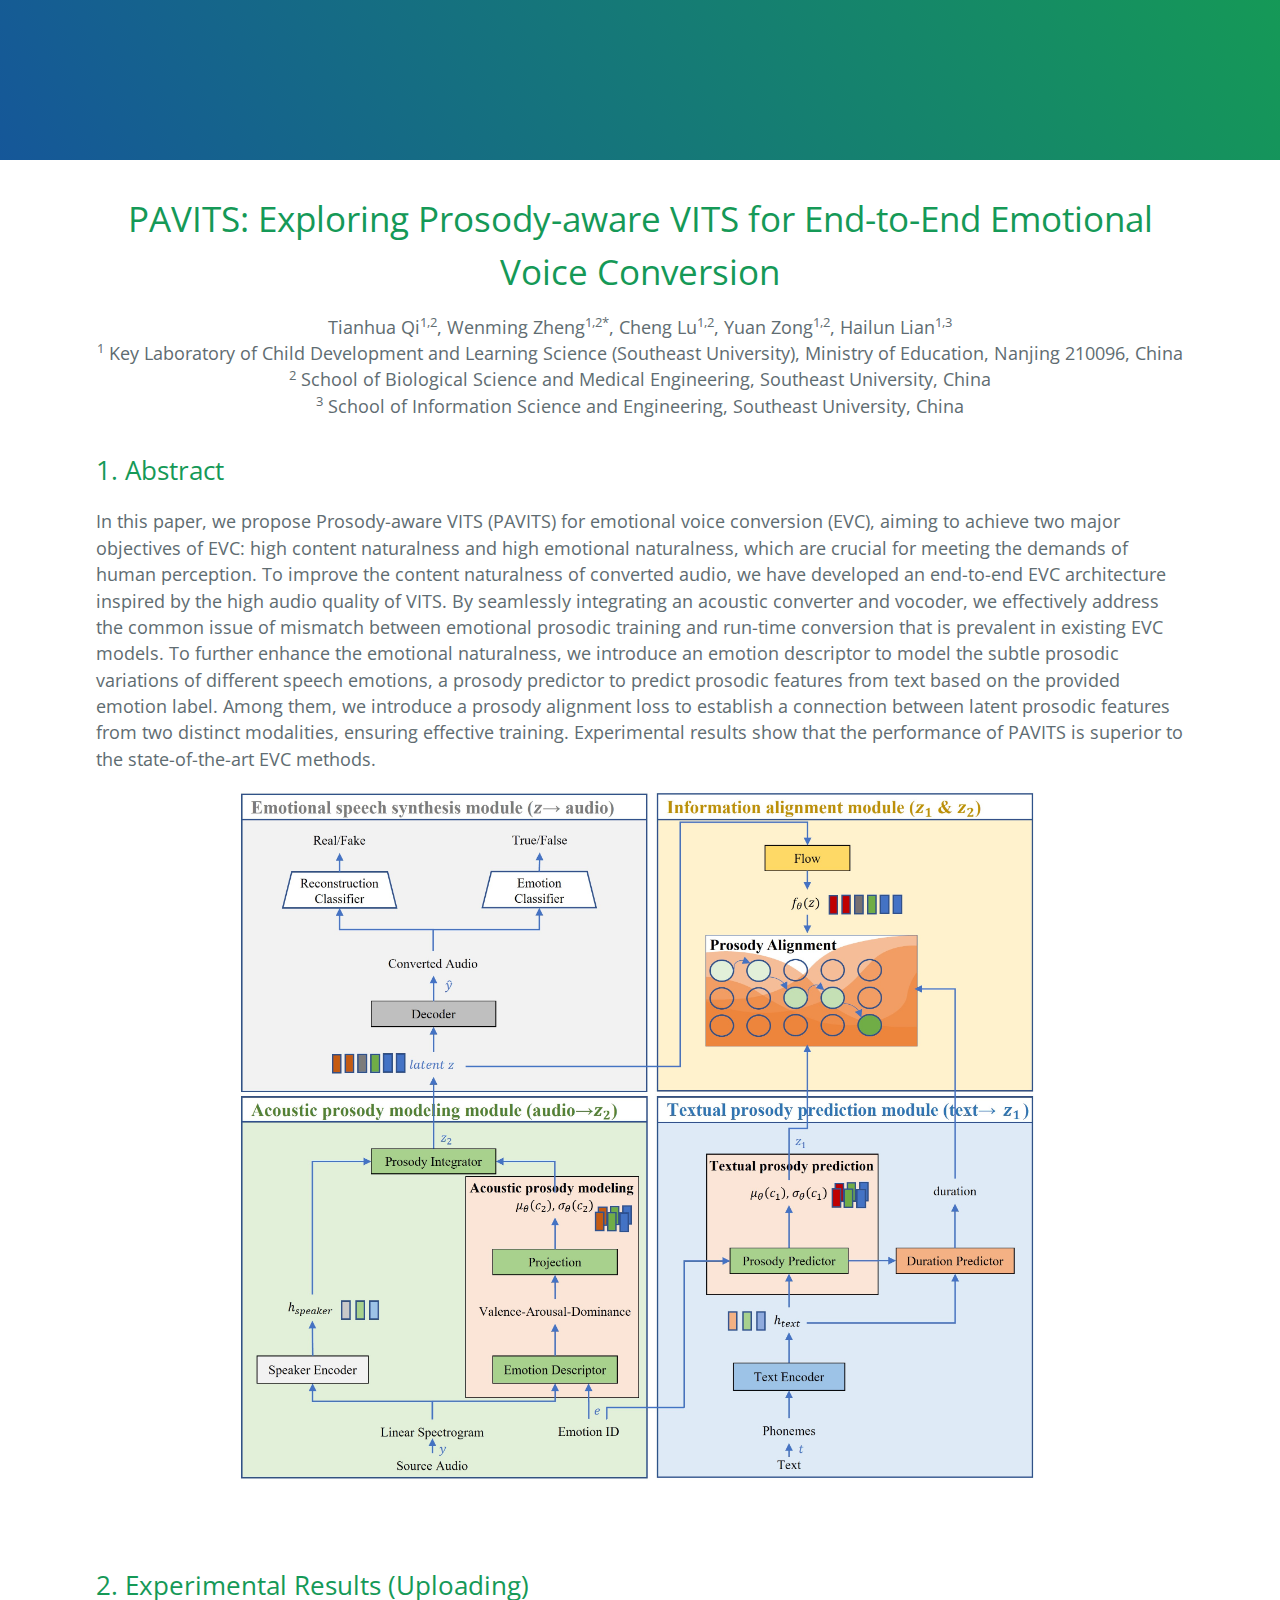
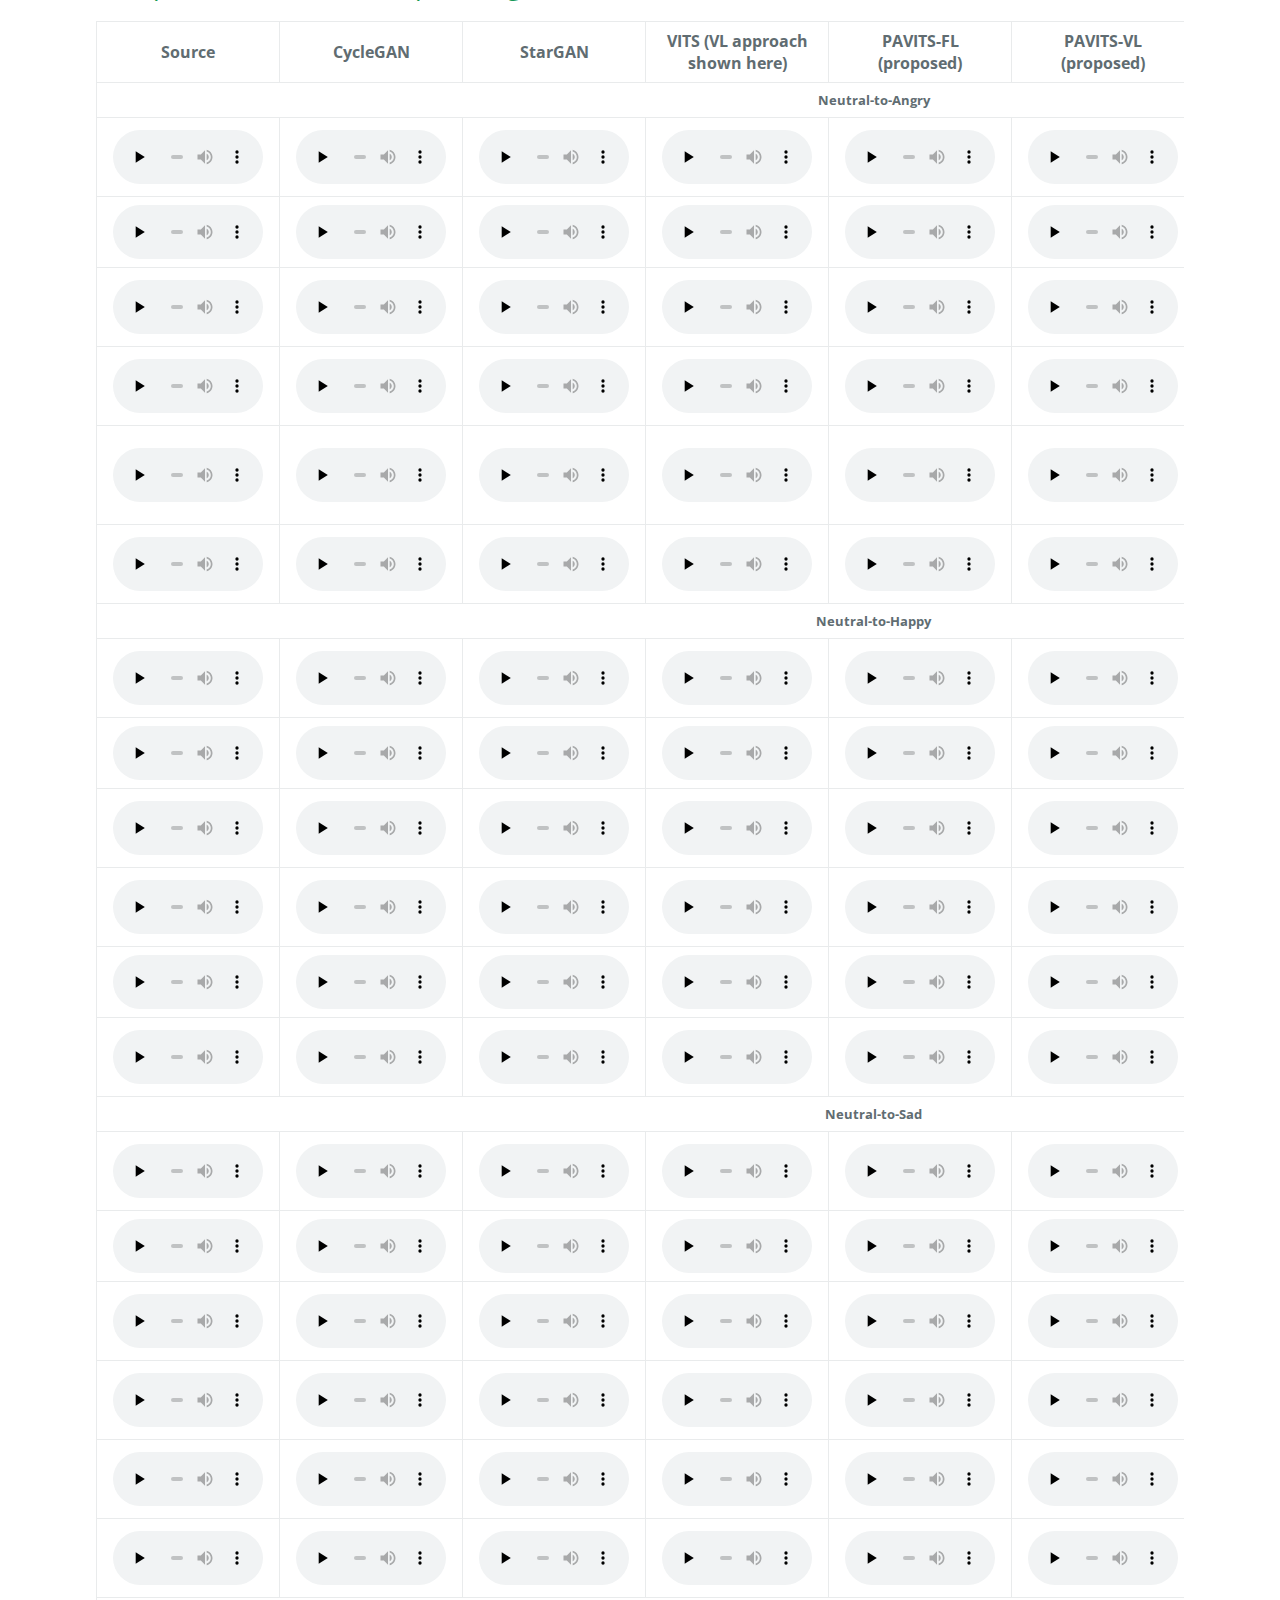
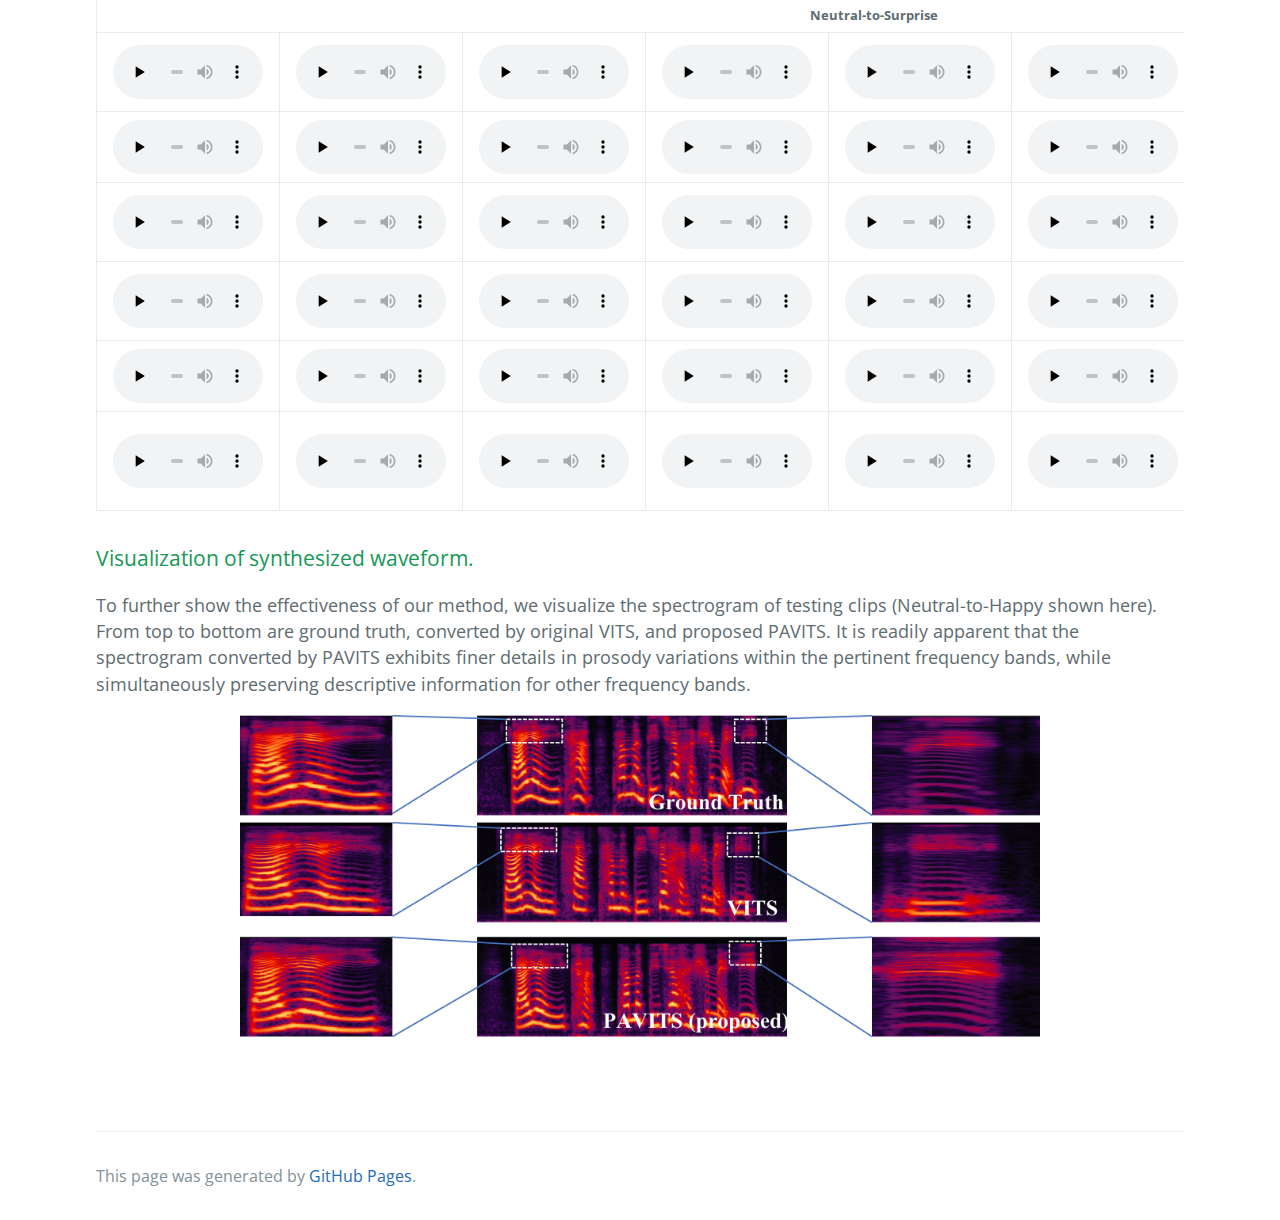
==== commit 27065ae6: "Update index.html" ====
--- a/pavits4EVC/index.html
+++ b/pavits4EVC/index.html
@@ -337,7 +337,7 @@
 
 <h3>Visualization of synthesized waveform.<a name="Visualization"></a></h2>
 <p> 
-To further show the effectiveness of our method, we visualize the spectrogram of testing clips (Neutral-to-Happy). From top to bottom are ground truth, converted by original VITS, and proposed PAVITS. It is readily apparent that the spectrogram converted by PAVITS exhibits finer details in prosody variations within the pertinent frequency bands, while simultaneously preserving descriptive information for other frequency bands.
+To further show the effectiveness of our method, we visualize the spectrogram of testing clips (Neutral-to-Happy shown here). From top to bottom are ground truth, converted by original VITS, and proposed PAVITS. It is readily apparent that the spectrogram converted by PAVITS exhibits finer details in prosody variations within the pertinent frequency bands, while simultaneously preserving descriptive information for other frequency bands.
  </p>
 
   <center><img src='fig/spec.jpg' width=800px></center>
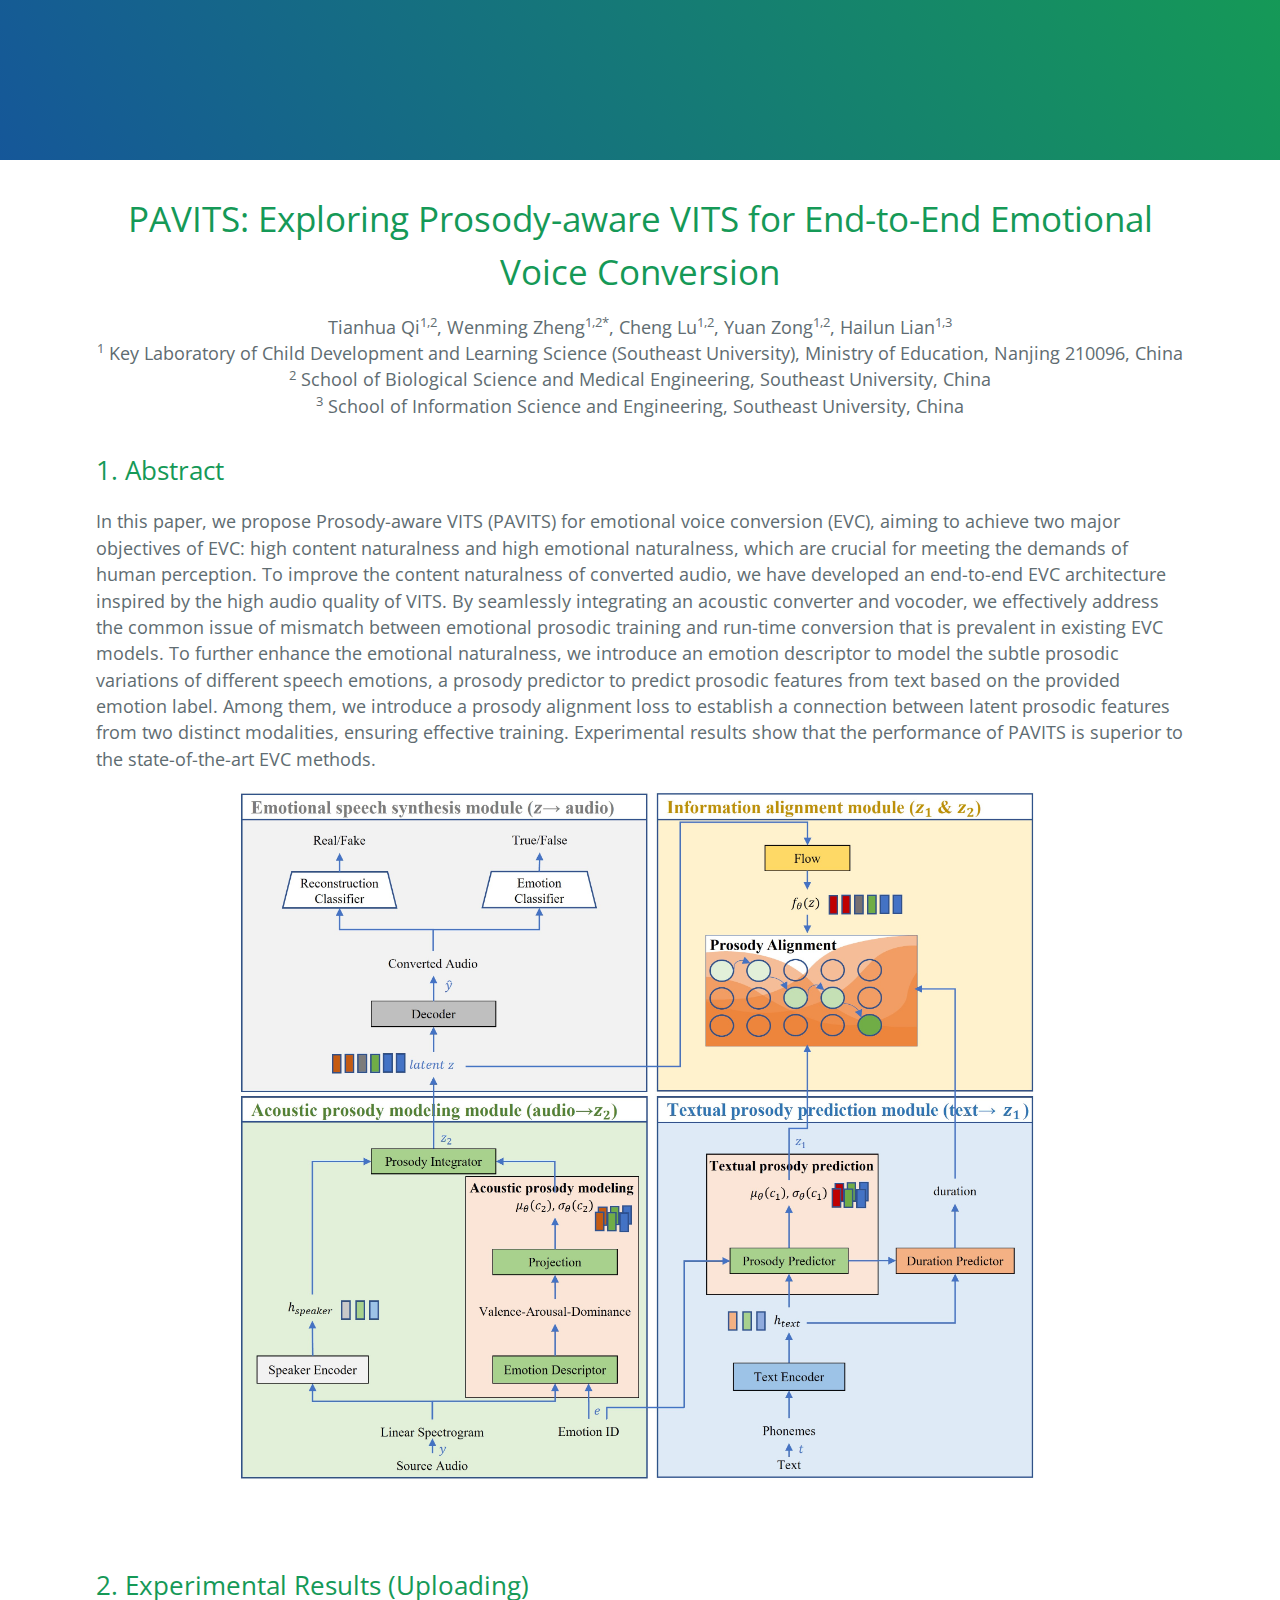
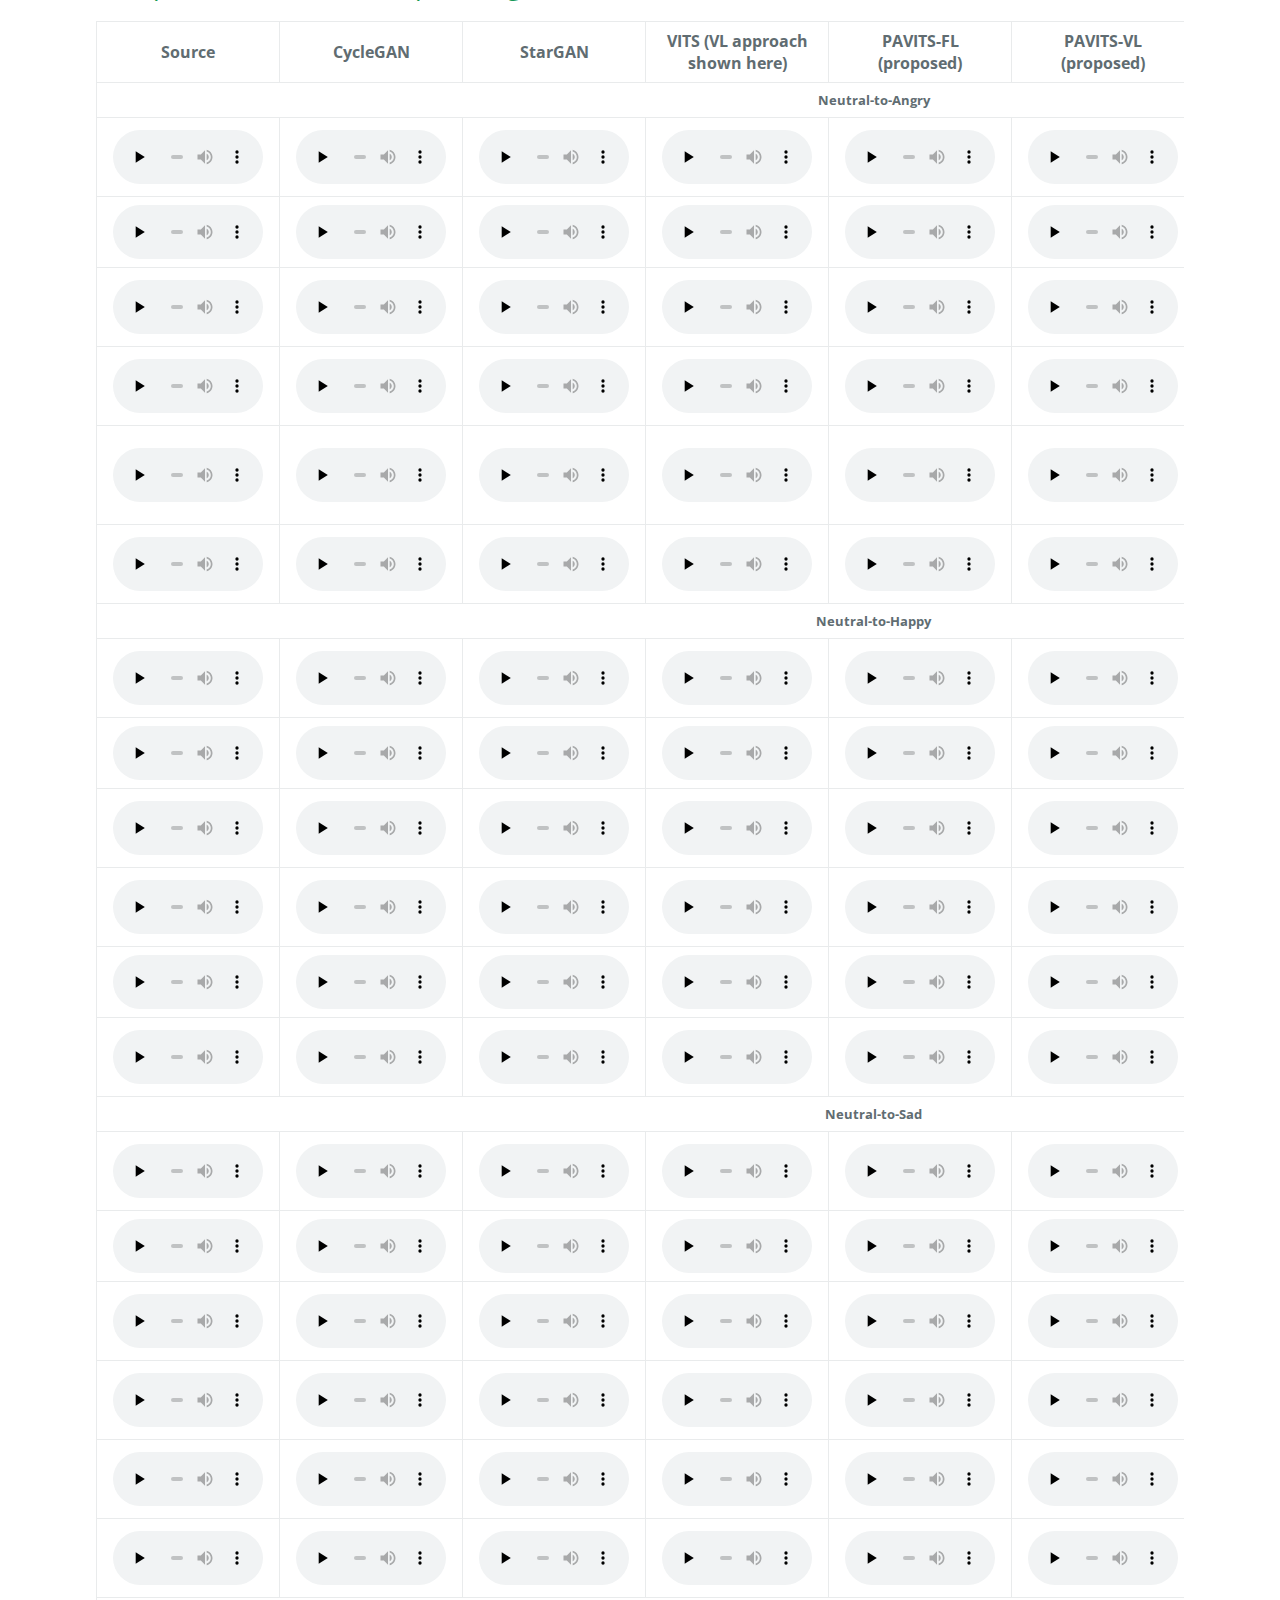
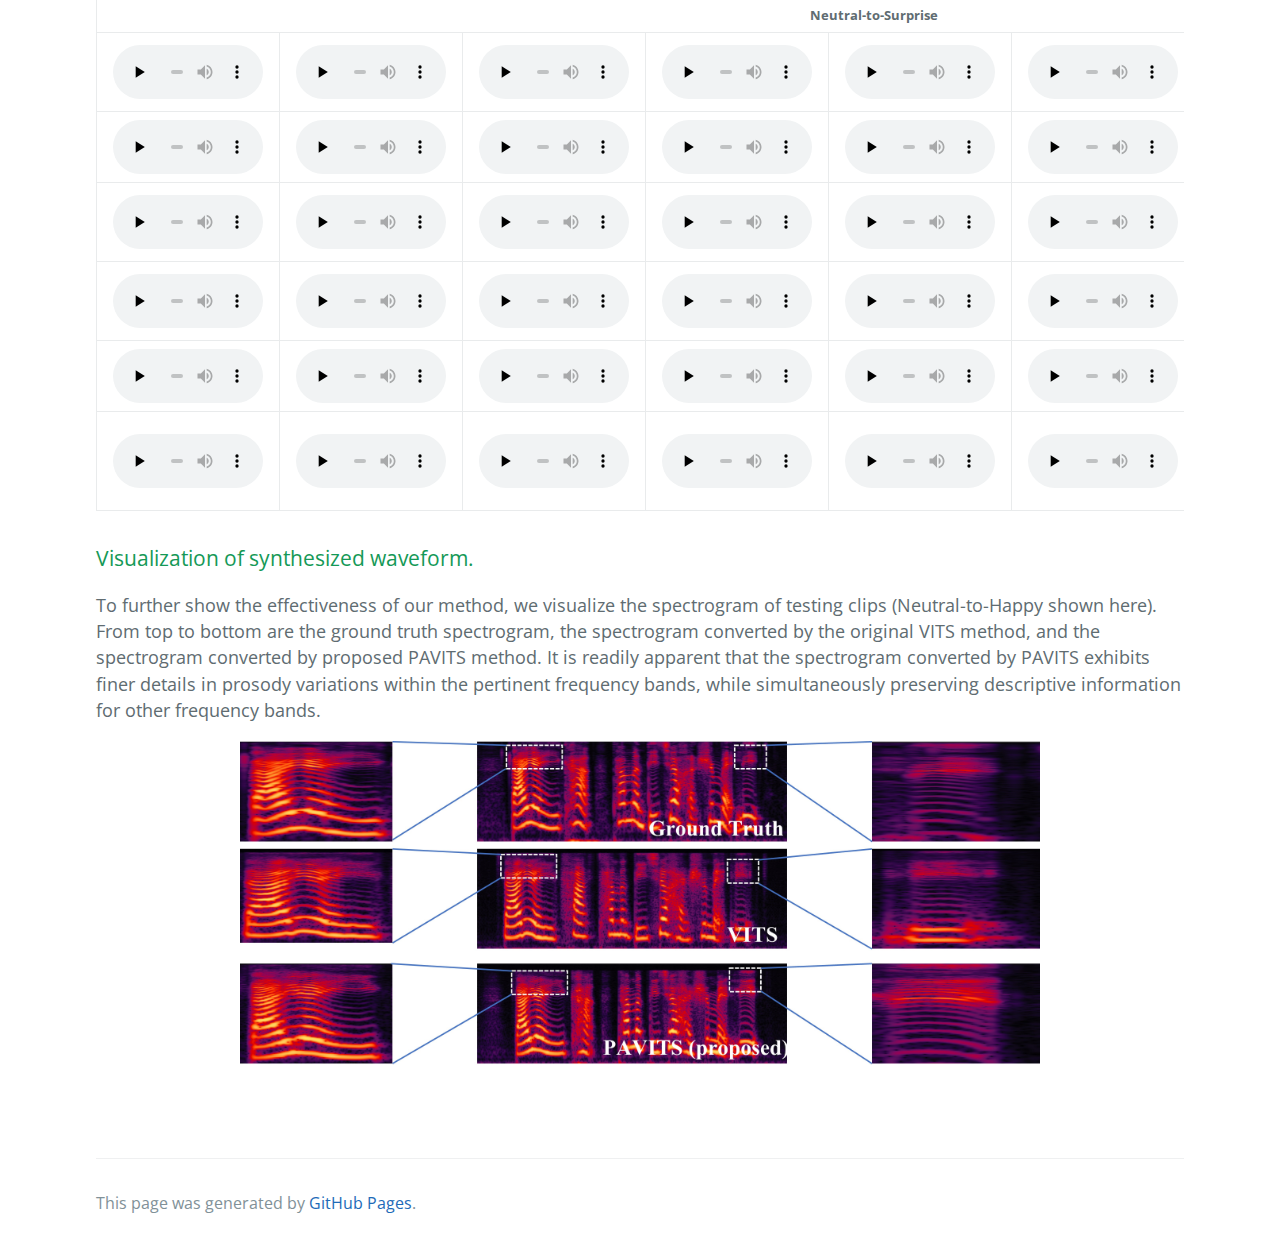
==== commit 864b0b55: "Update index.html" ====
--- a/pavits4EVC/index.html
+++ b/pavits4EVC/index.html
@@ -337,7 +337,7 @@
 
 <h3>Visualization of synthesized waveform.<a name="Visualization"></a></h2>
 <p> 
-To further show the effectiveness of our method, we visualize the spectrogram of testing clips (Neutral-to-Happy shown here). From top to bottom are ground truth, converted by original VITS, and proposed PAVITS. It is readily apparent that the spectrogram converted by PAVITS exhibits finer details in prosody variations within the pertinent frequency bands, while simultaneously preserving descriptive information for other frequency bands.
+To further show the effectiveness of our method, we visualize the spectrogram of testing clips (Neutral-to-Happy shown here). From top to bottom are the ground truth spectrogram, the spectrogram converted by the original VITS method, and the spectrogram converted by proposed PAVITS method. It is readily apparent that the spectrogram converted by PAVITS exhibits finer details in prosody variations within the pertinent frequency bands, while simultaneously preserving descriptive information for other frequency bands.
  </p>
 
   <center><img src='fig/spec.jpg' width=800px></center>
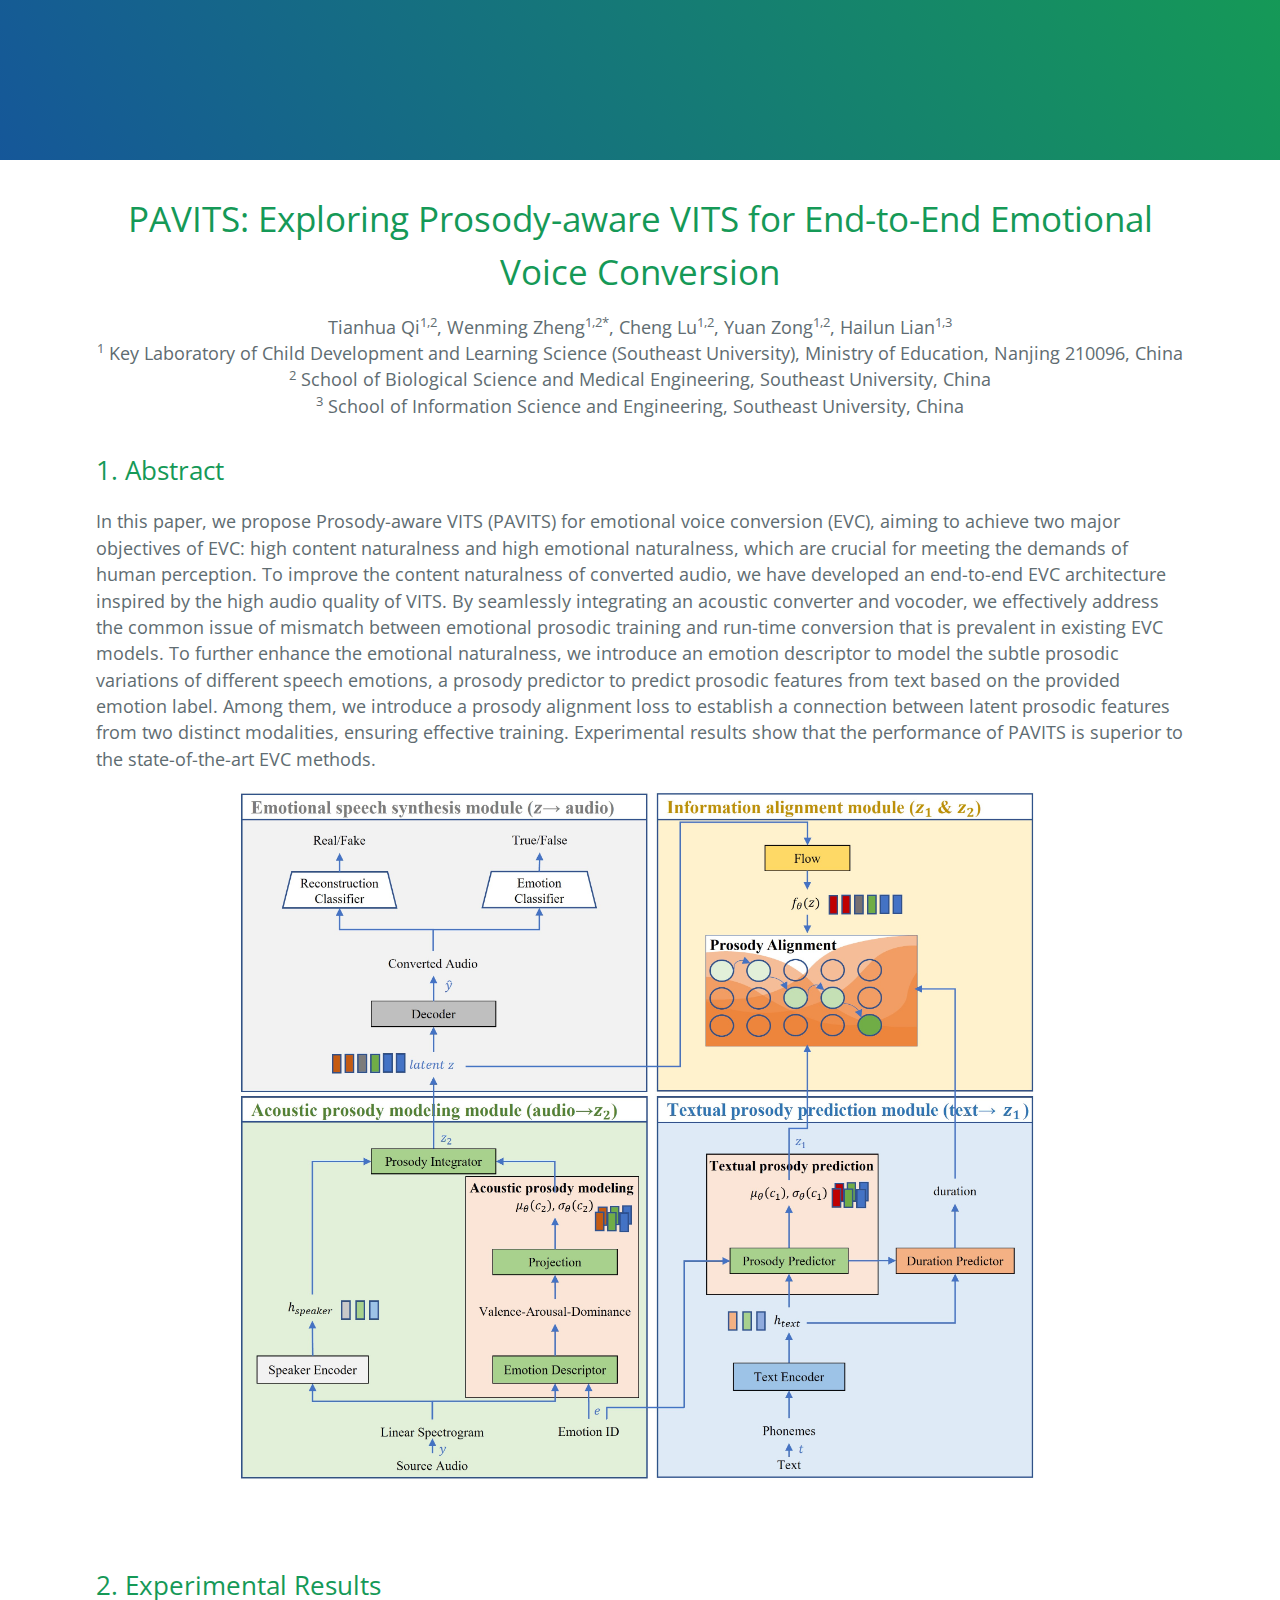
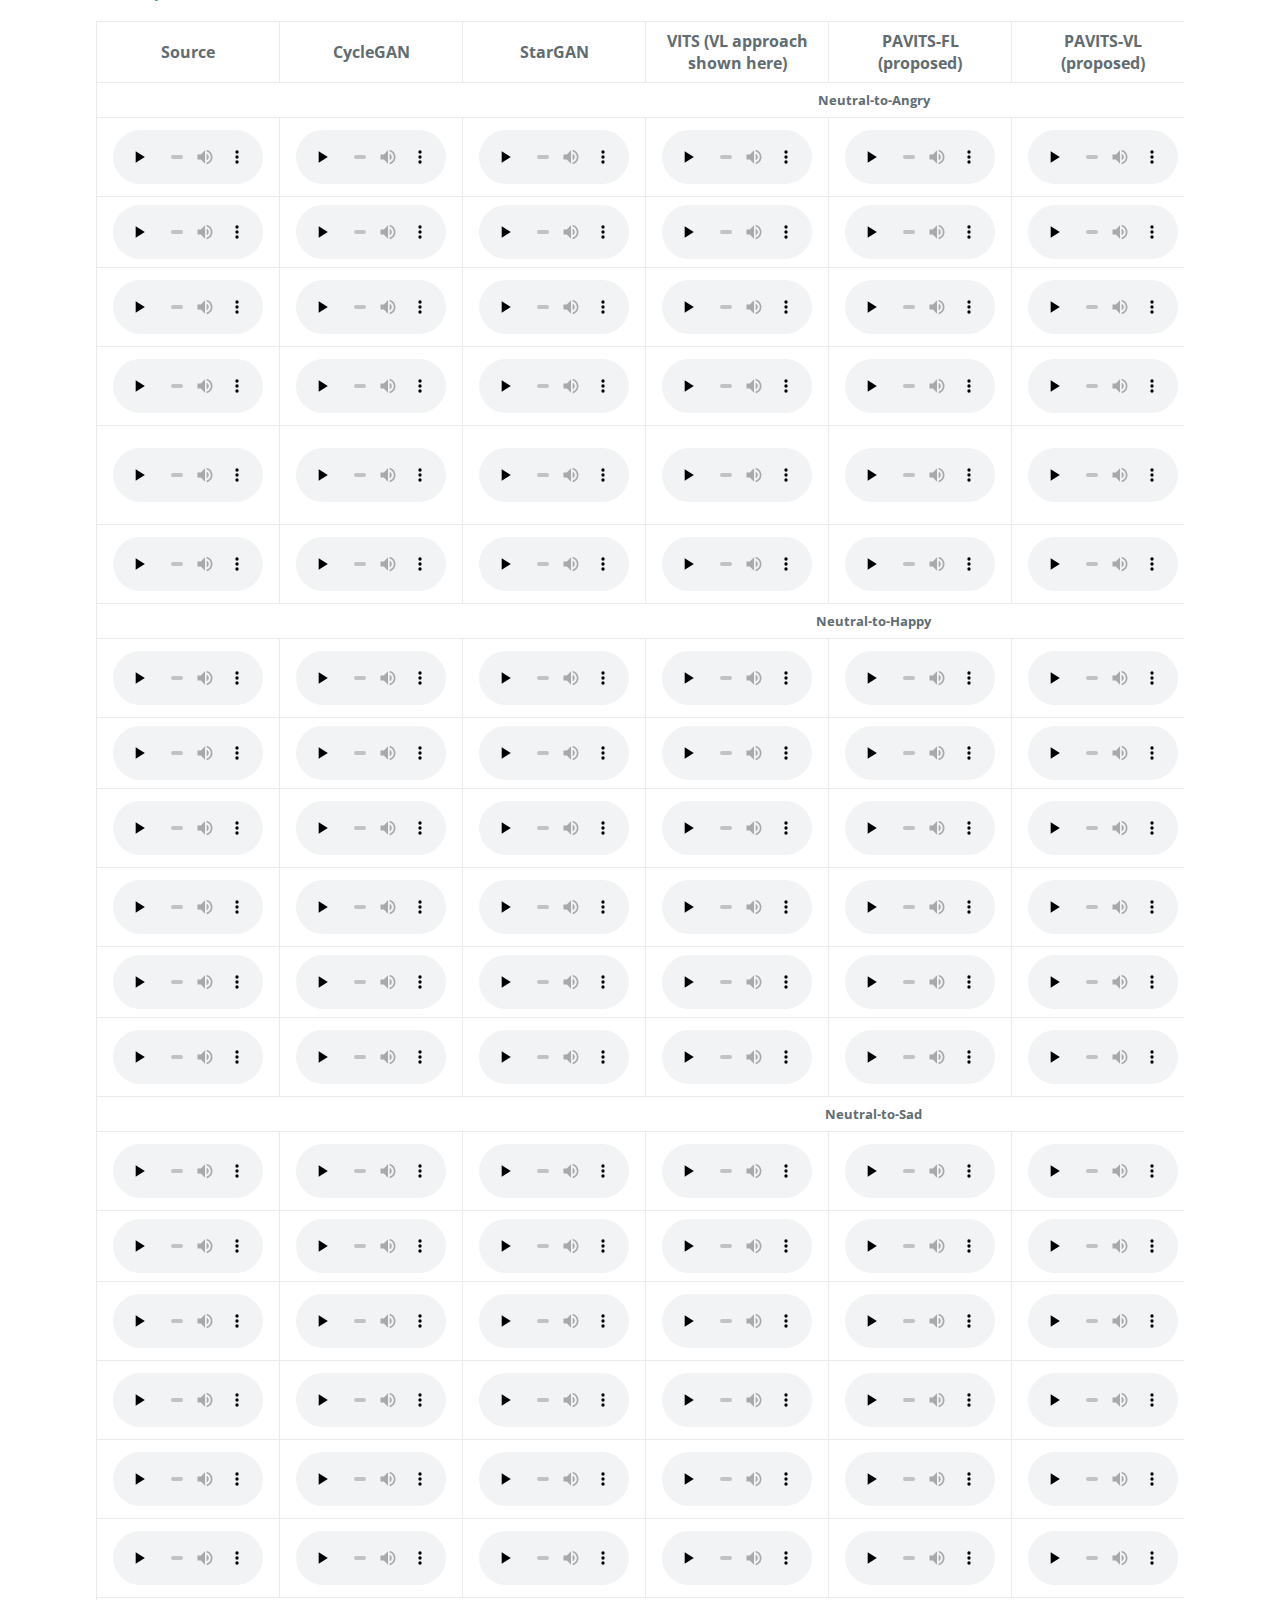
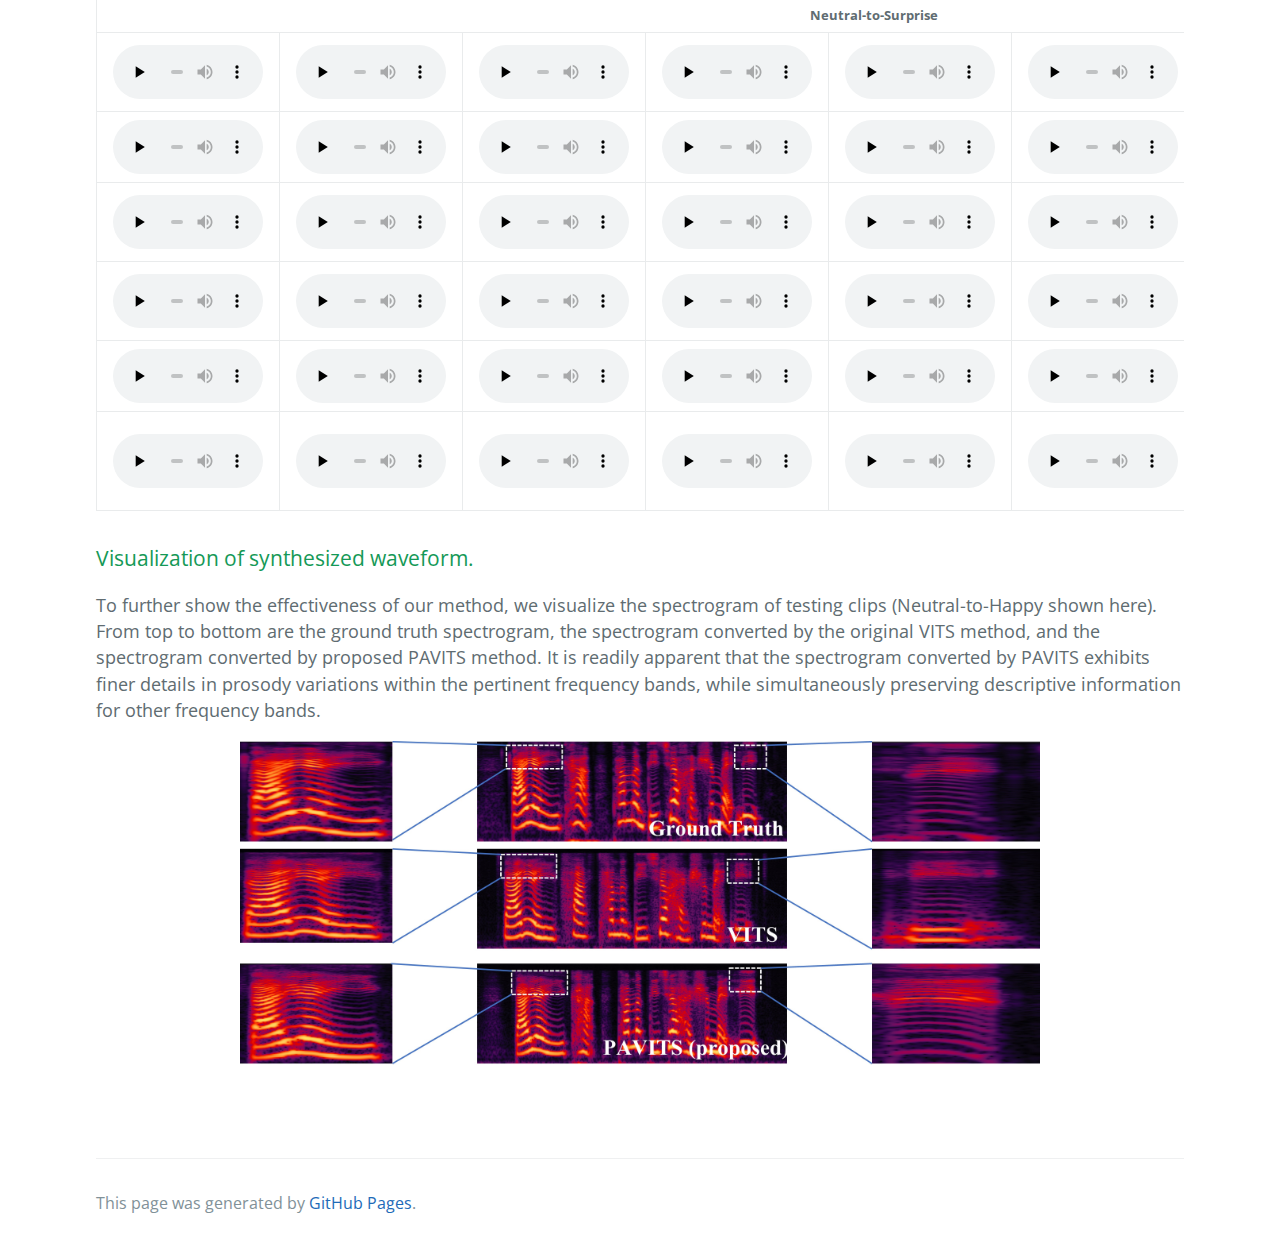
==== commit b976f457: "Update index.html" ====
--- a/pavits4EVC/index.html
+++ b/pavits4EVC/index.html
@@ -37,7 +37,7 @@
 	<center><img src='fig/model.jpg' width=800px></center>
 <br><br>
 
-<h2>2. Experimental Results (Uploading)<a name="exp result"></a></h2>
+<h2>2. Experimental Results<a name="exp result"></a></h2>
 
 <table>
   <tbody>
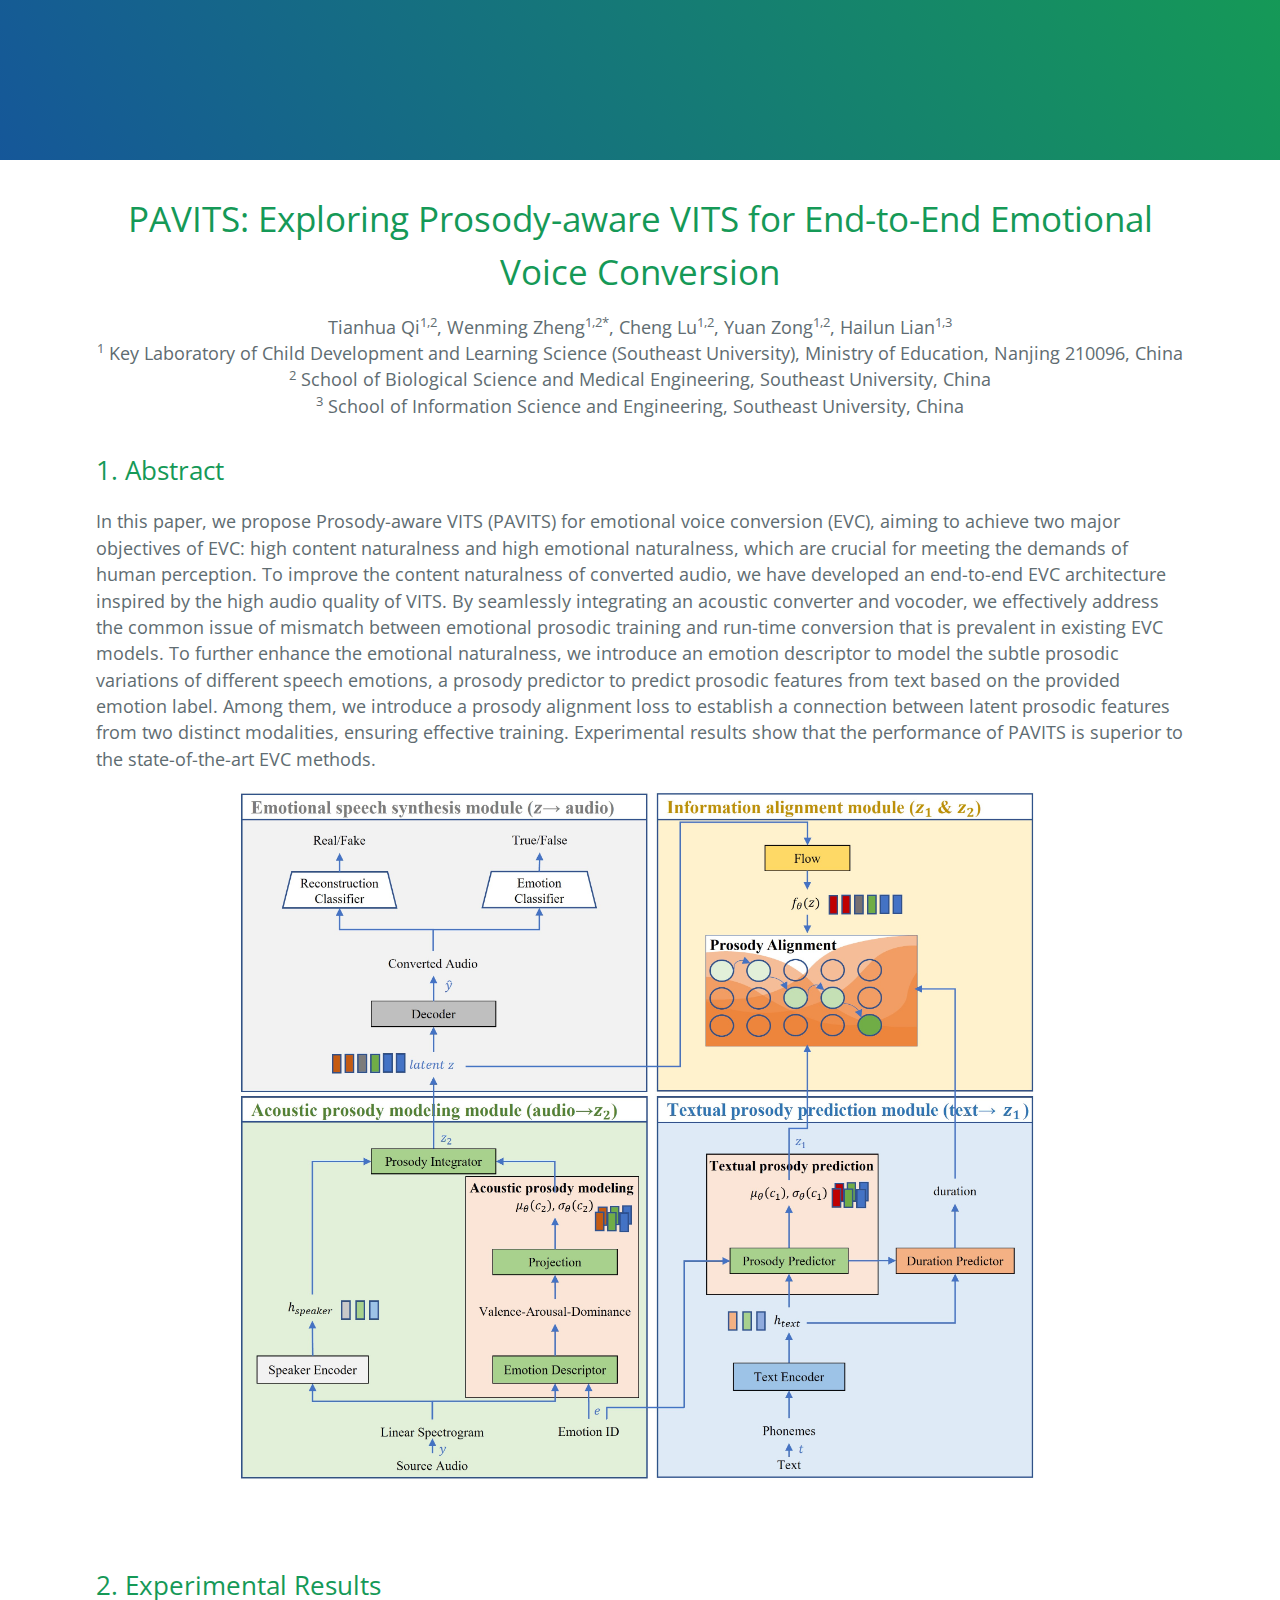
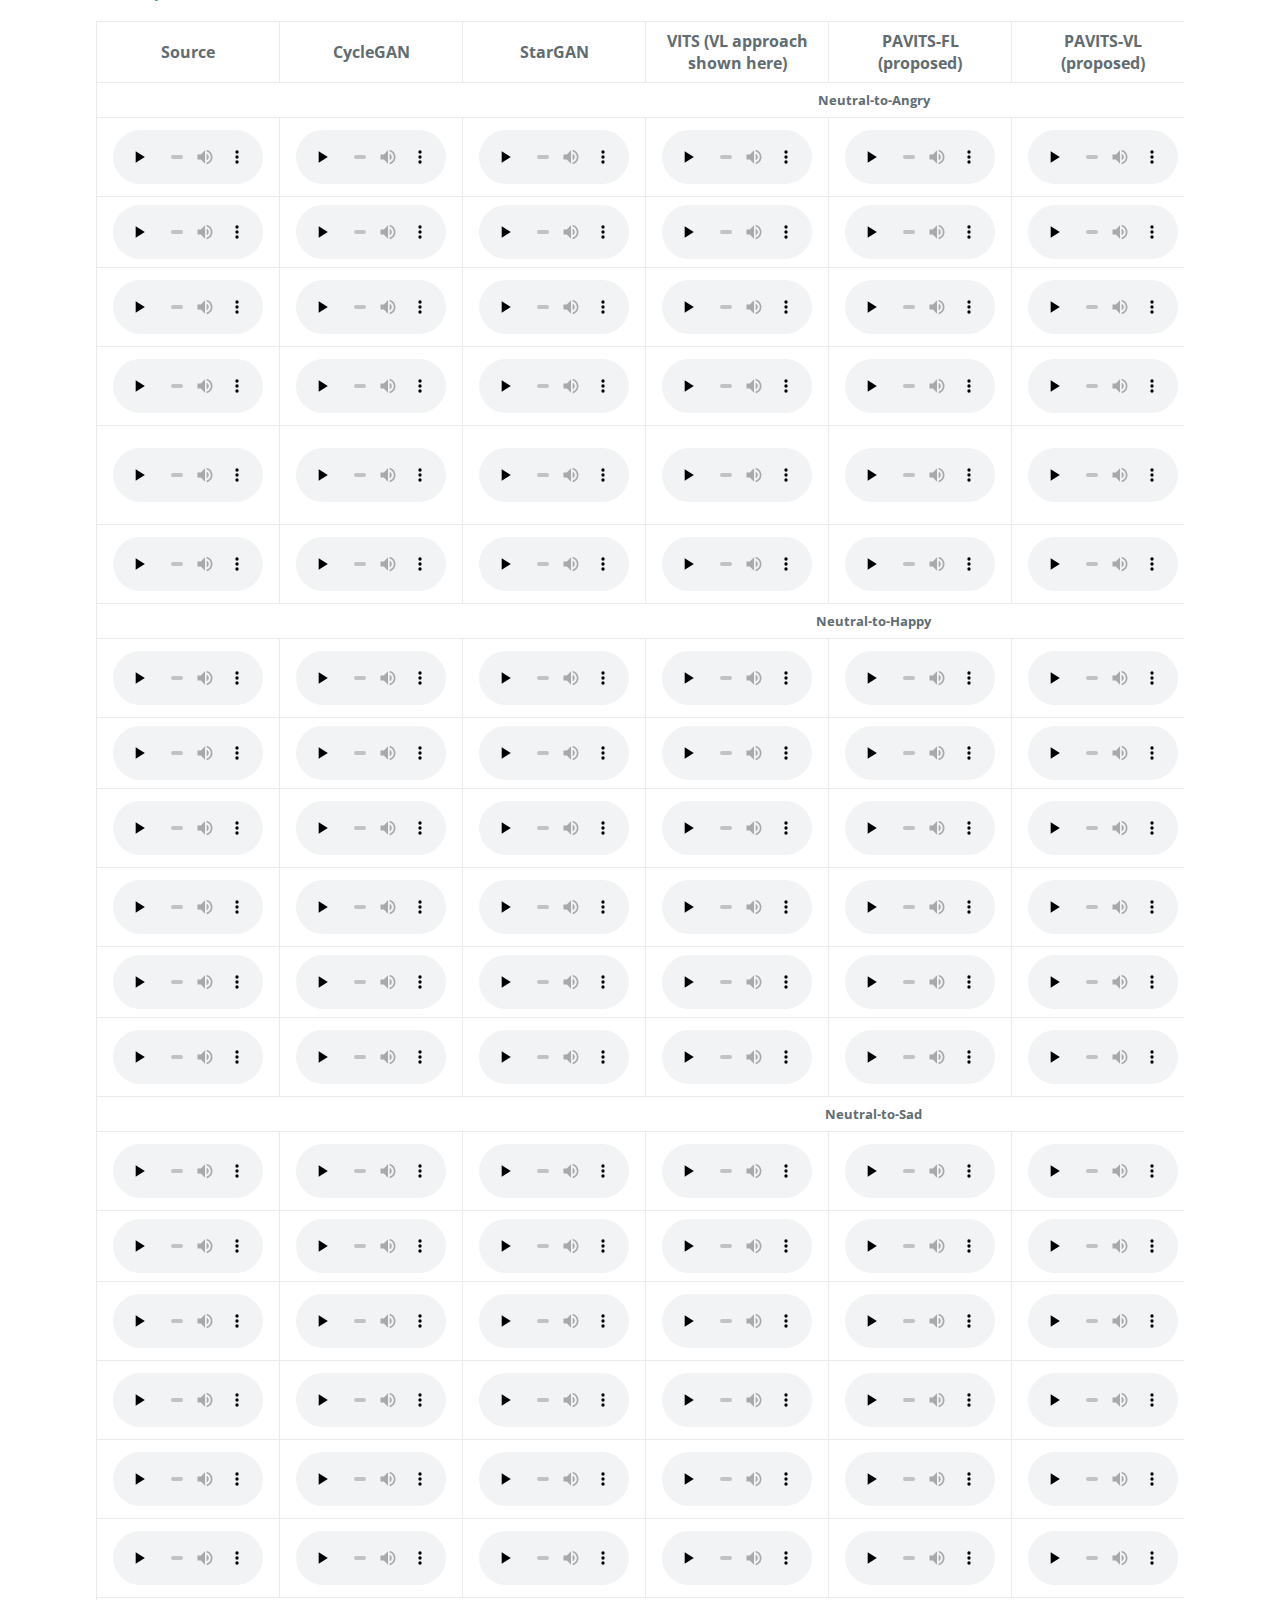
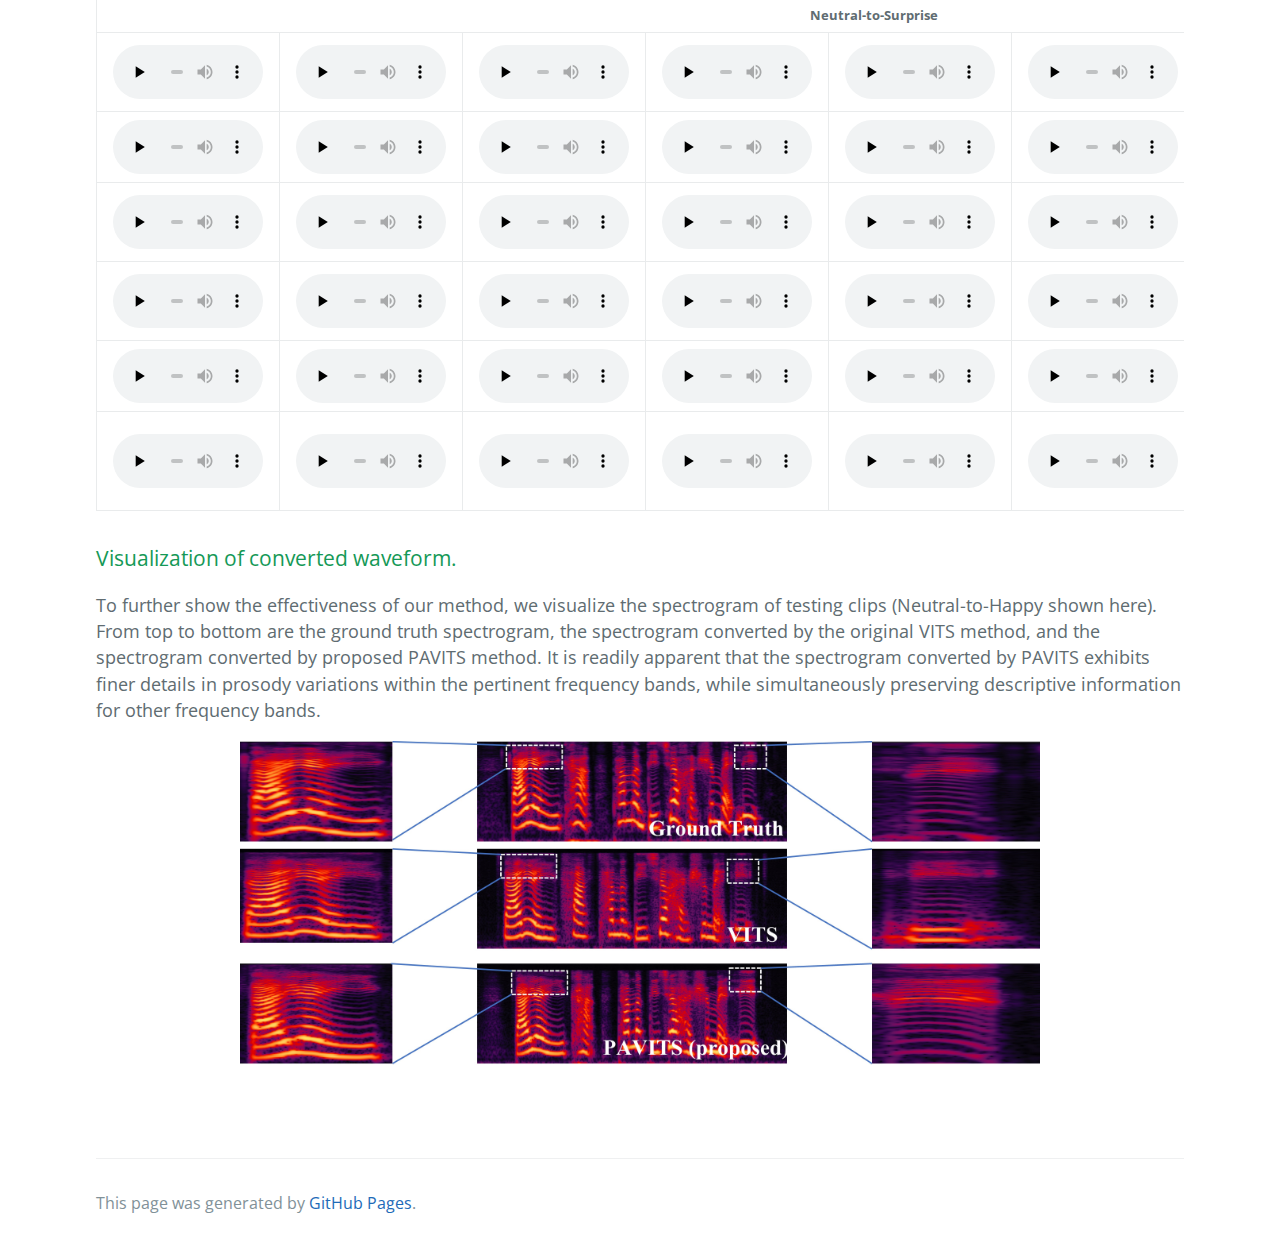
==== commit 1029e6d2: "Update index.html" ====
--- a/pavits4EVC/index.html
+++ b/pavits4EVC/index.html
@@ -335,7 +335,7 @@
 </table>
 
 
-<h3>Visualization of synthesized waveform.<a name="Visualization"></a></h2>
+<h3>Visualization of converted waveform.<a name="Visualization"></a></h2>
 <p> 
 To further show the effectiveness of our method, we visualize the spectrogram of testing clips (Neutral-to-Happy shown here). From top to bottom are the ground truth spectrogram, the spectrogram converted by the original VITS method, and the spectrogram converted by proposed PAVITS method. It is readily apparent that the spectrogram converted by PAVITS exhibits finer details in prosody variations within the pertinent frequency bands, while simultaneously preserving descriptive information for other frequency bands.
  </p>
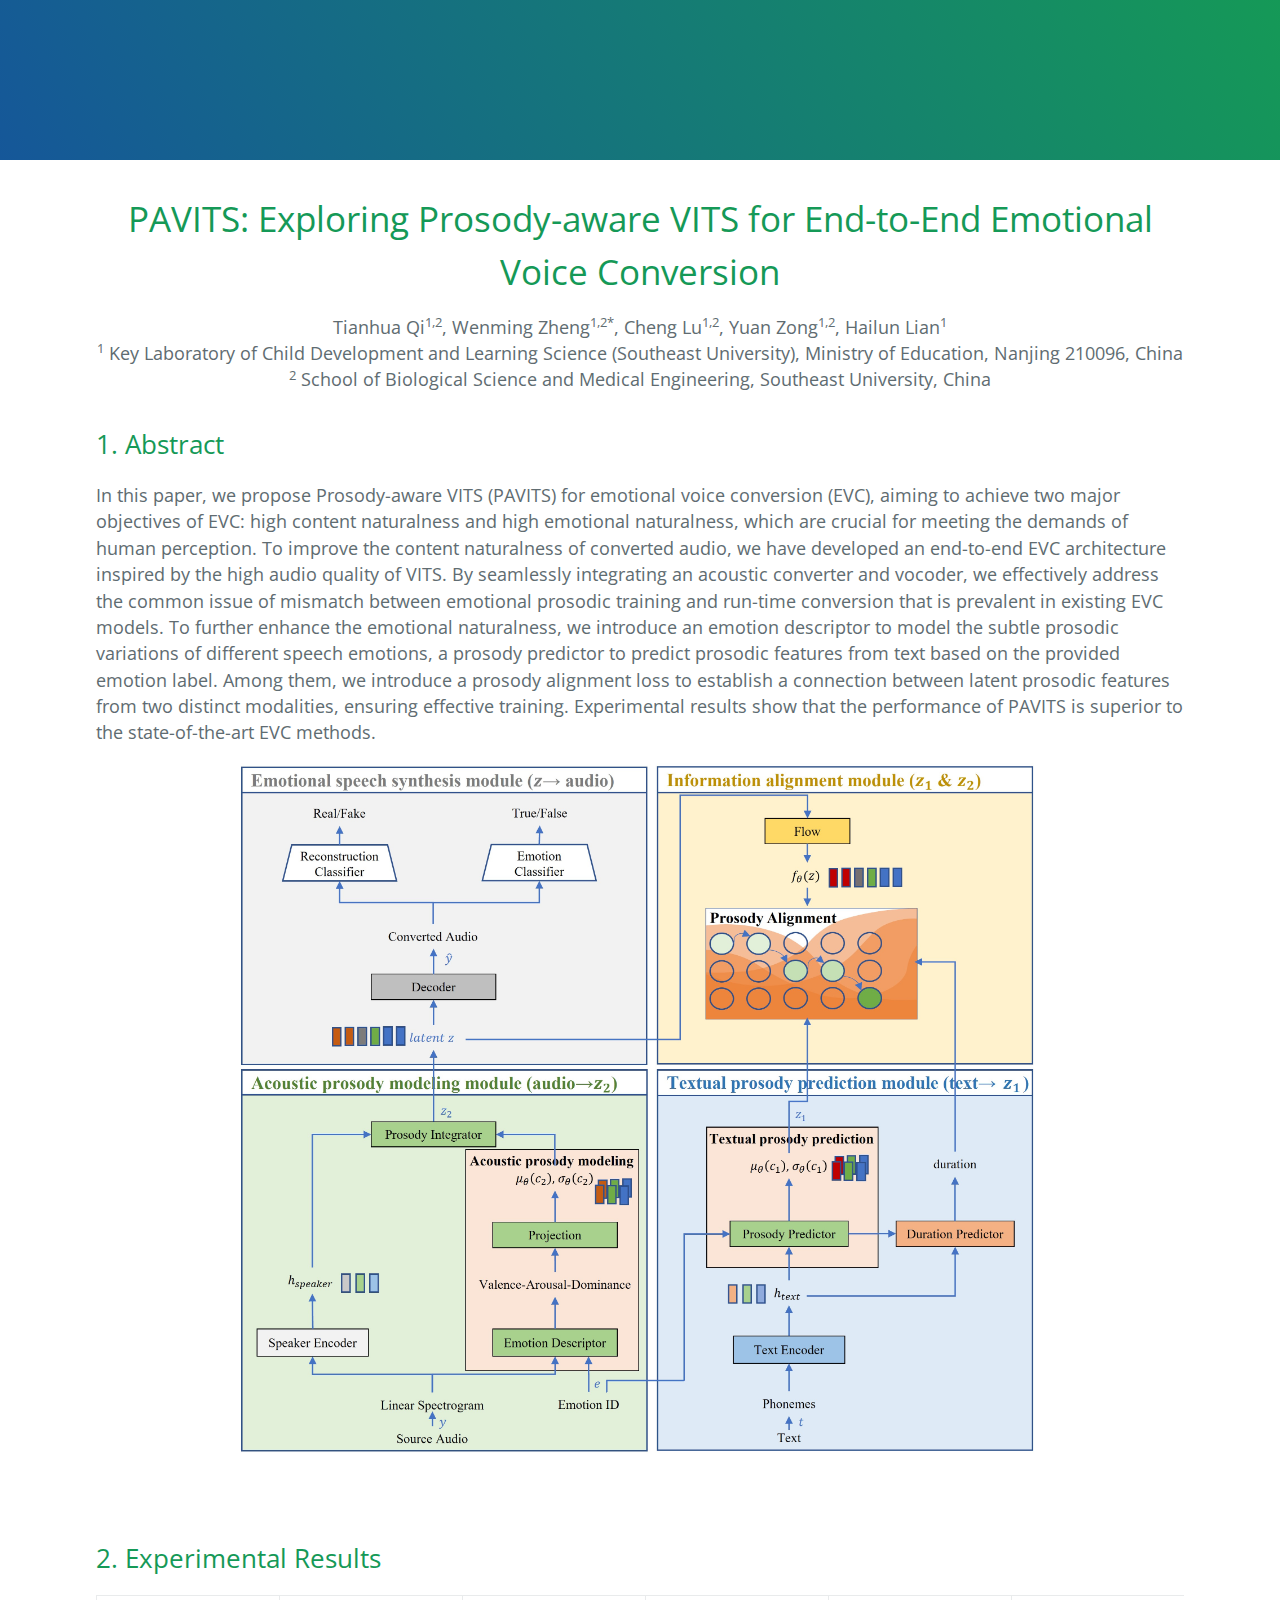
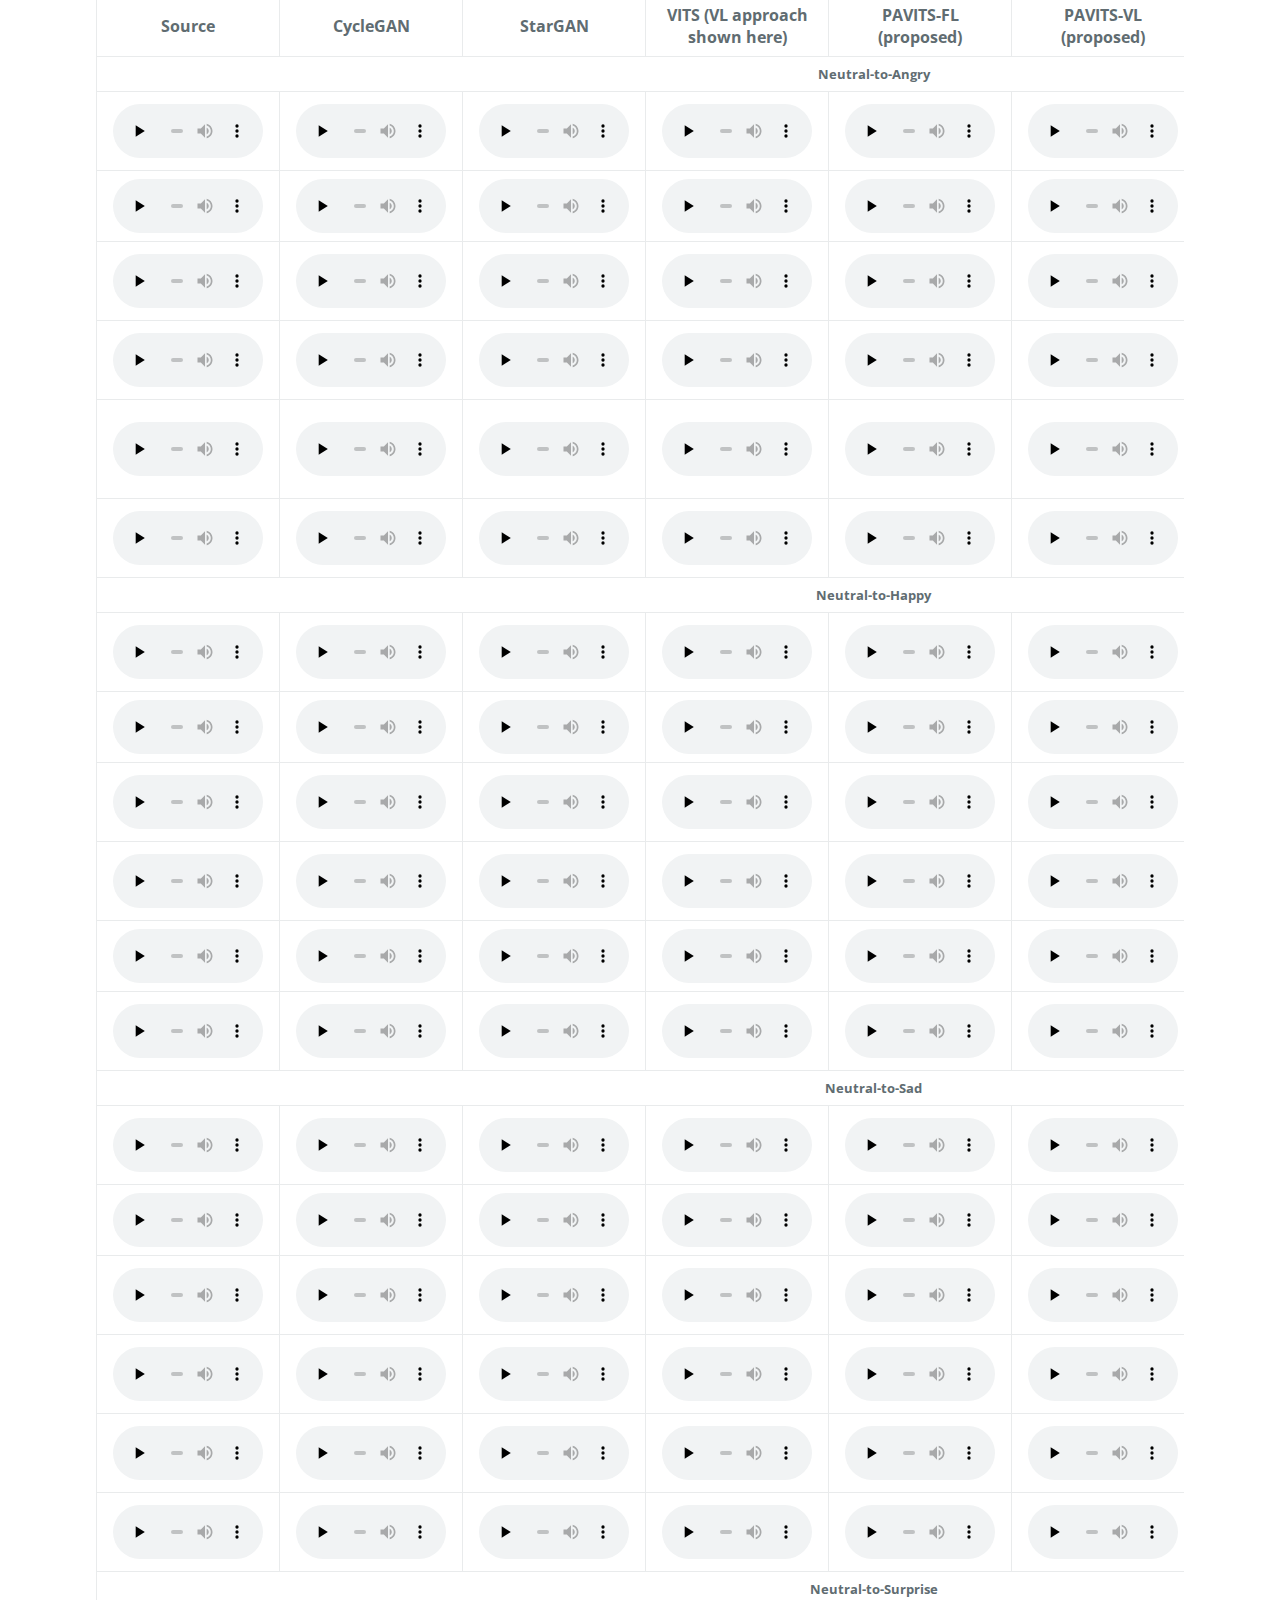
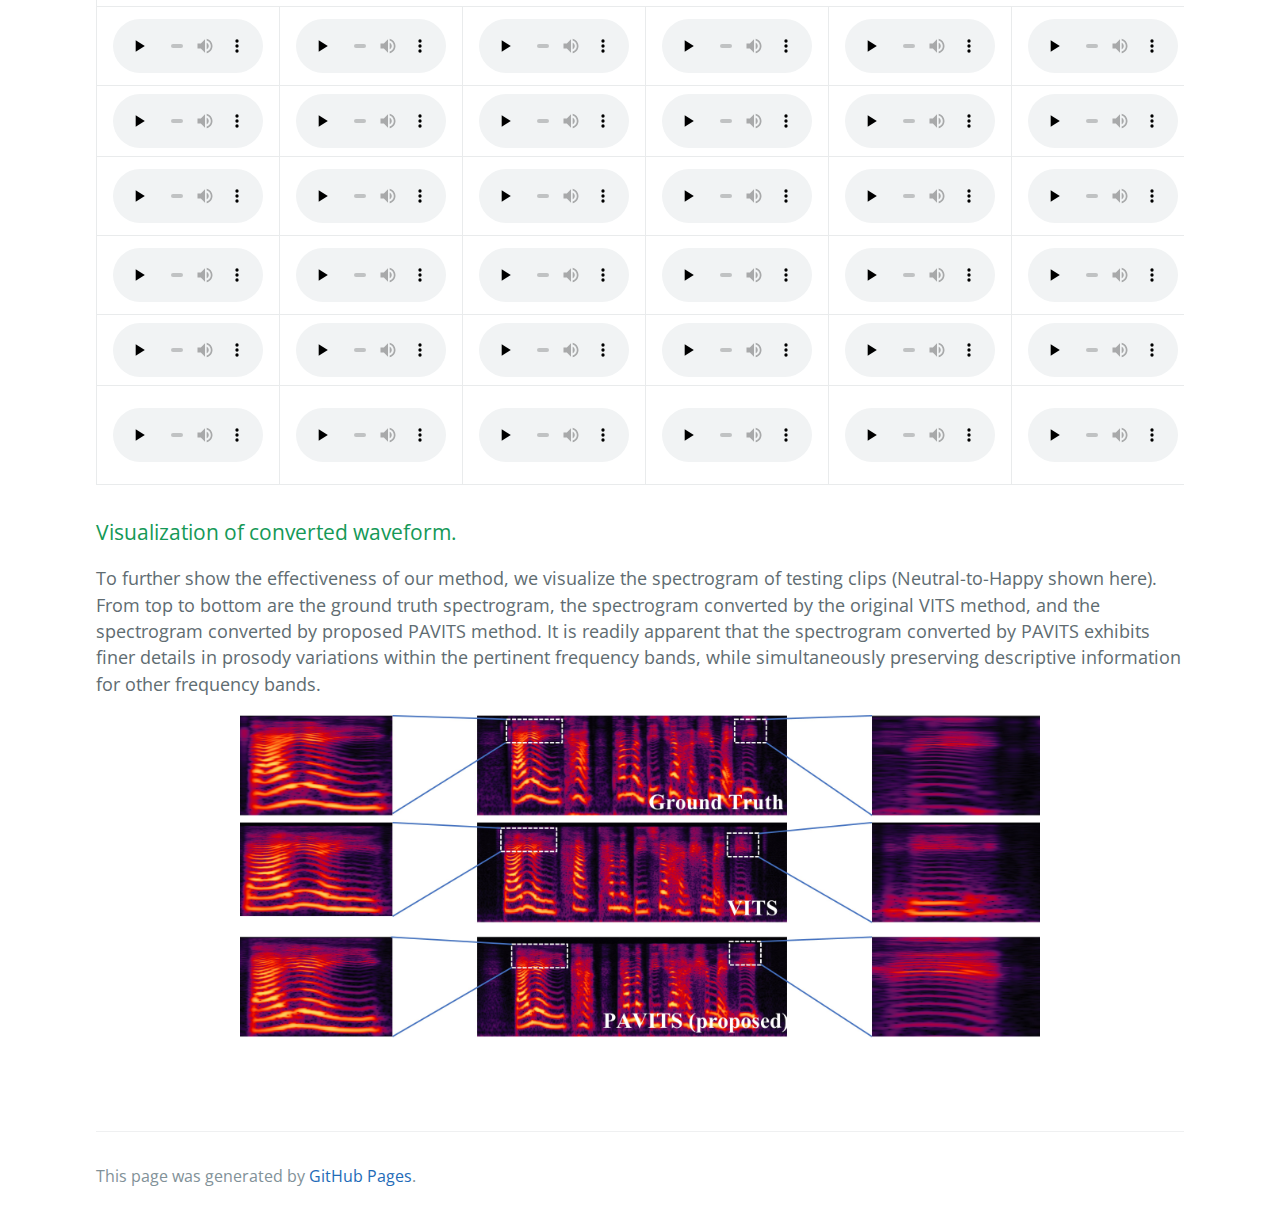
==== commit 0e19d5a0: "Update index.html" ====
--- a/pavits4EVC/index.html
+++ b/pavits4EVC/index.html
@@ -24,10 +24,9 @@
 
 <section class="main-content">
     <h1 id=""><center>PAVITS: Exploring Prosody-aware VITS for End-to-End Emotional Voice Conversion</center></h1>
-    <center> Tianhua Qi<sup>1,2</sup>, Wenming Zheng<sup>1,2*</sup>, Cheng Lu<sup>1,2</sup>, Yuan Zong<sup>1,2</sup>, Hailun Lian<sup>1,3</sup></center>
+    <center> Tianhua Qi<sup>1,2</sup>, Wenming Zheng<sup>1,2*</sup>, Cheng Lu<sup>1,2</sup>, Yuan Zong<sup>1,2</sup>, Hailun Lian<sup>1</sup></center>
     <center> <sup>1</sup> Key Laboratory of Child Development and Learning Science (Southeast University), Ministry of Education, Nanjing 210096, China</center>
     <center> <sup>2</sup> School of Biological Science and Medical Engineering, Southeast University, China</center>
-    <center> <sup>3</sup> School of Information Science and Engineering, Southeast University, China</center> 
 
 
 <h2 id="abstract">1. Abstract<a name="abstract"></a></h2>
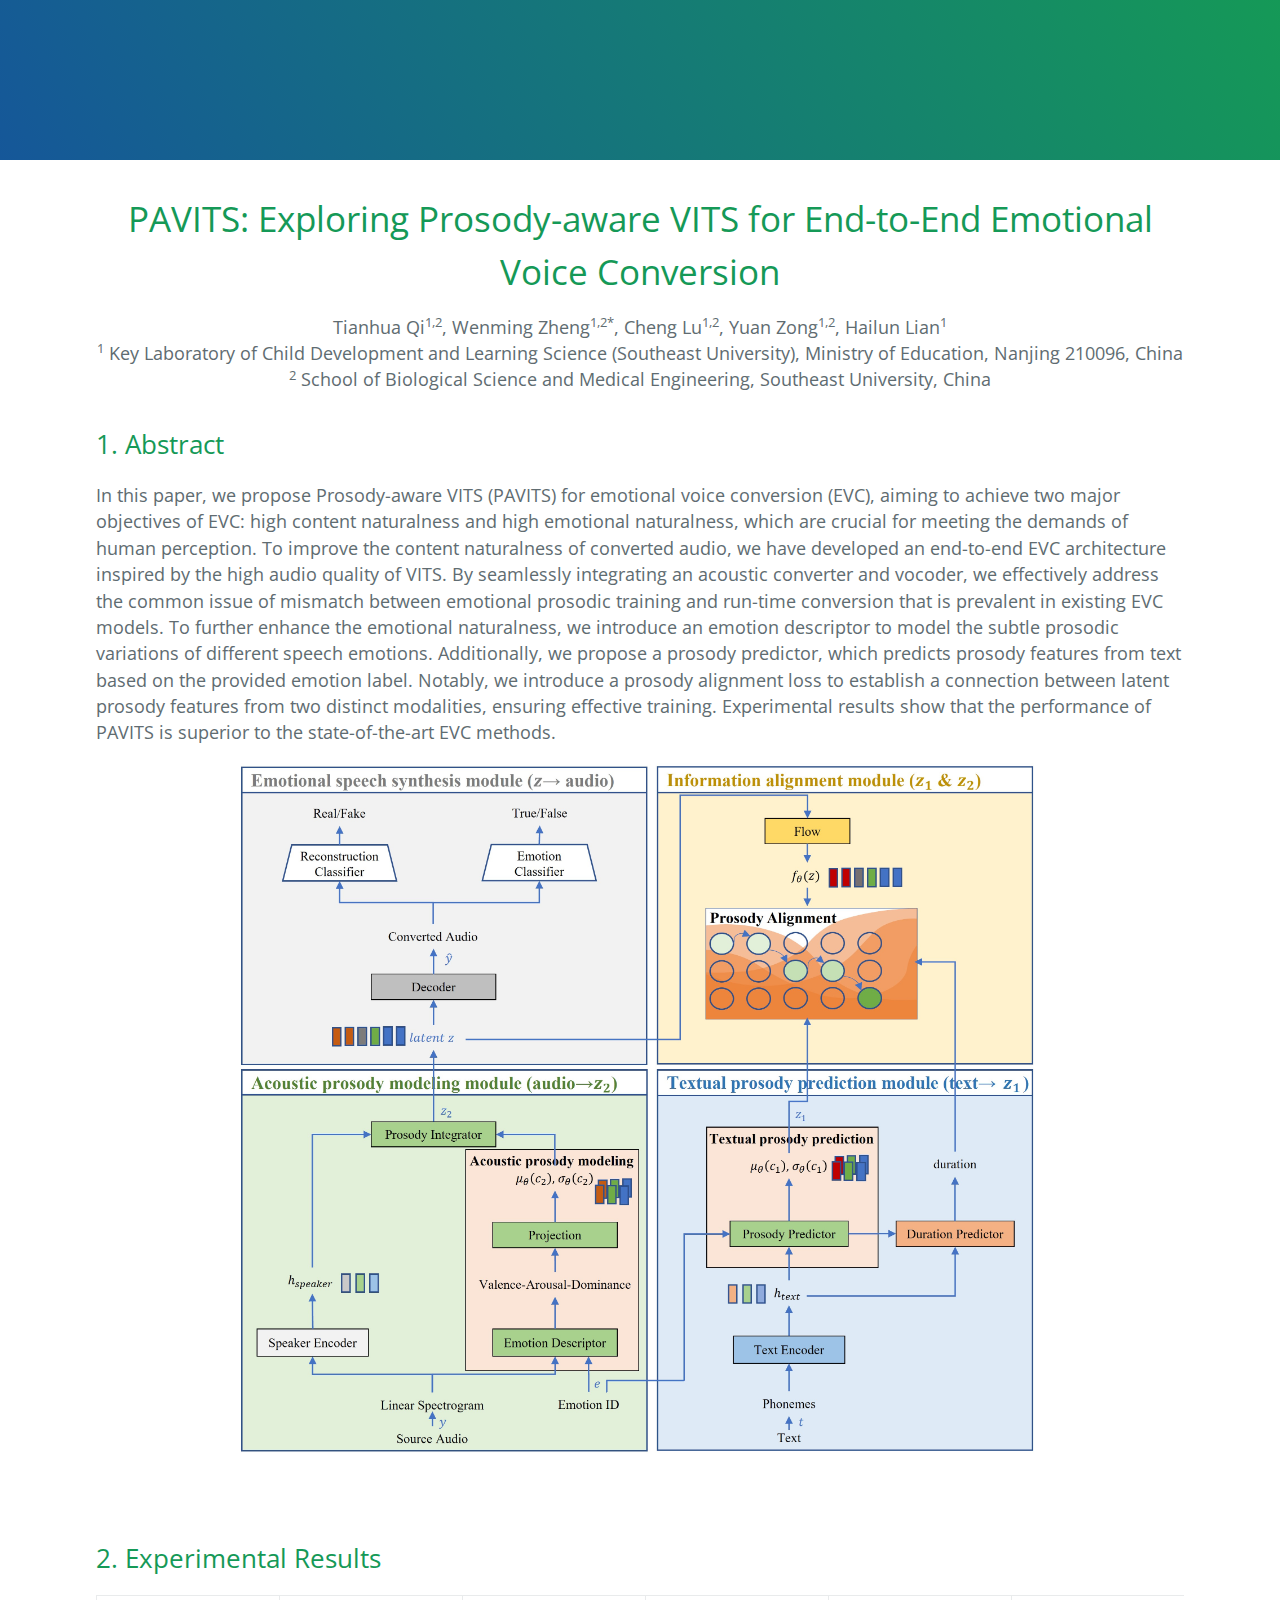
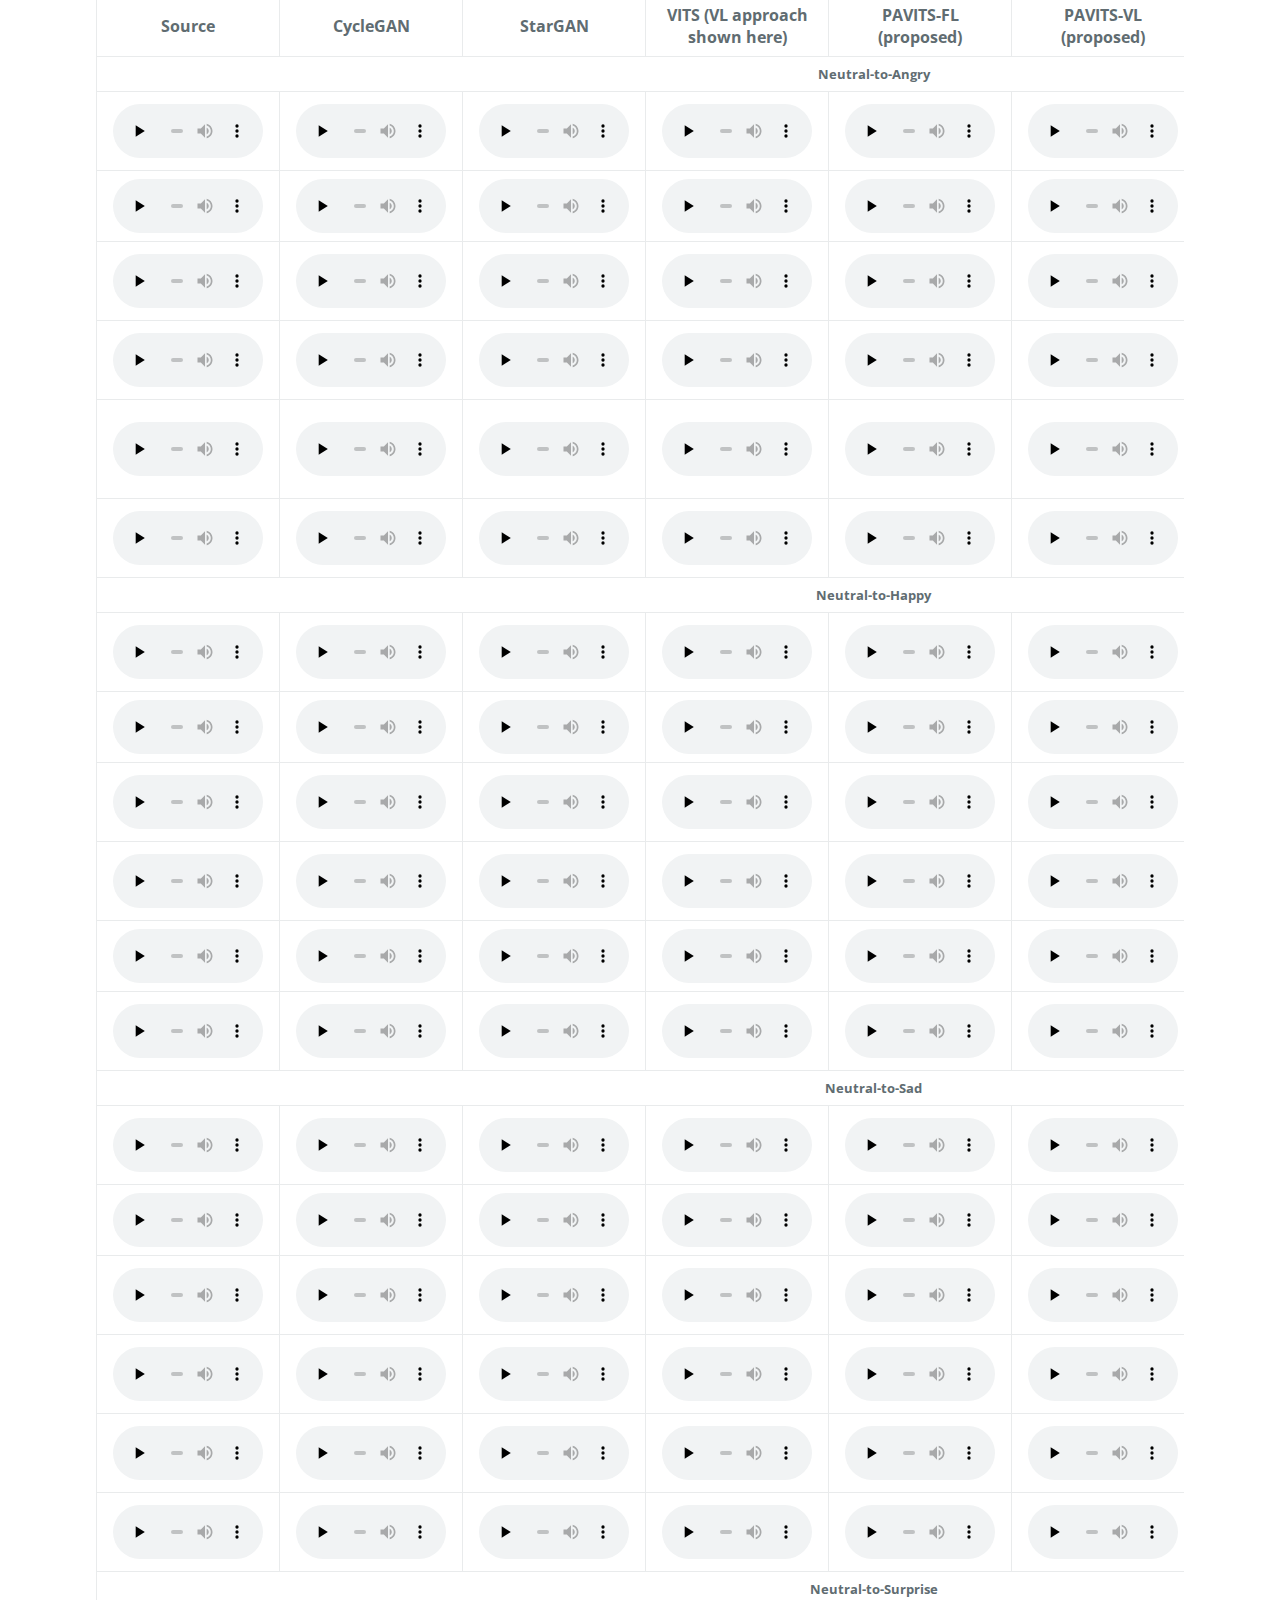
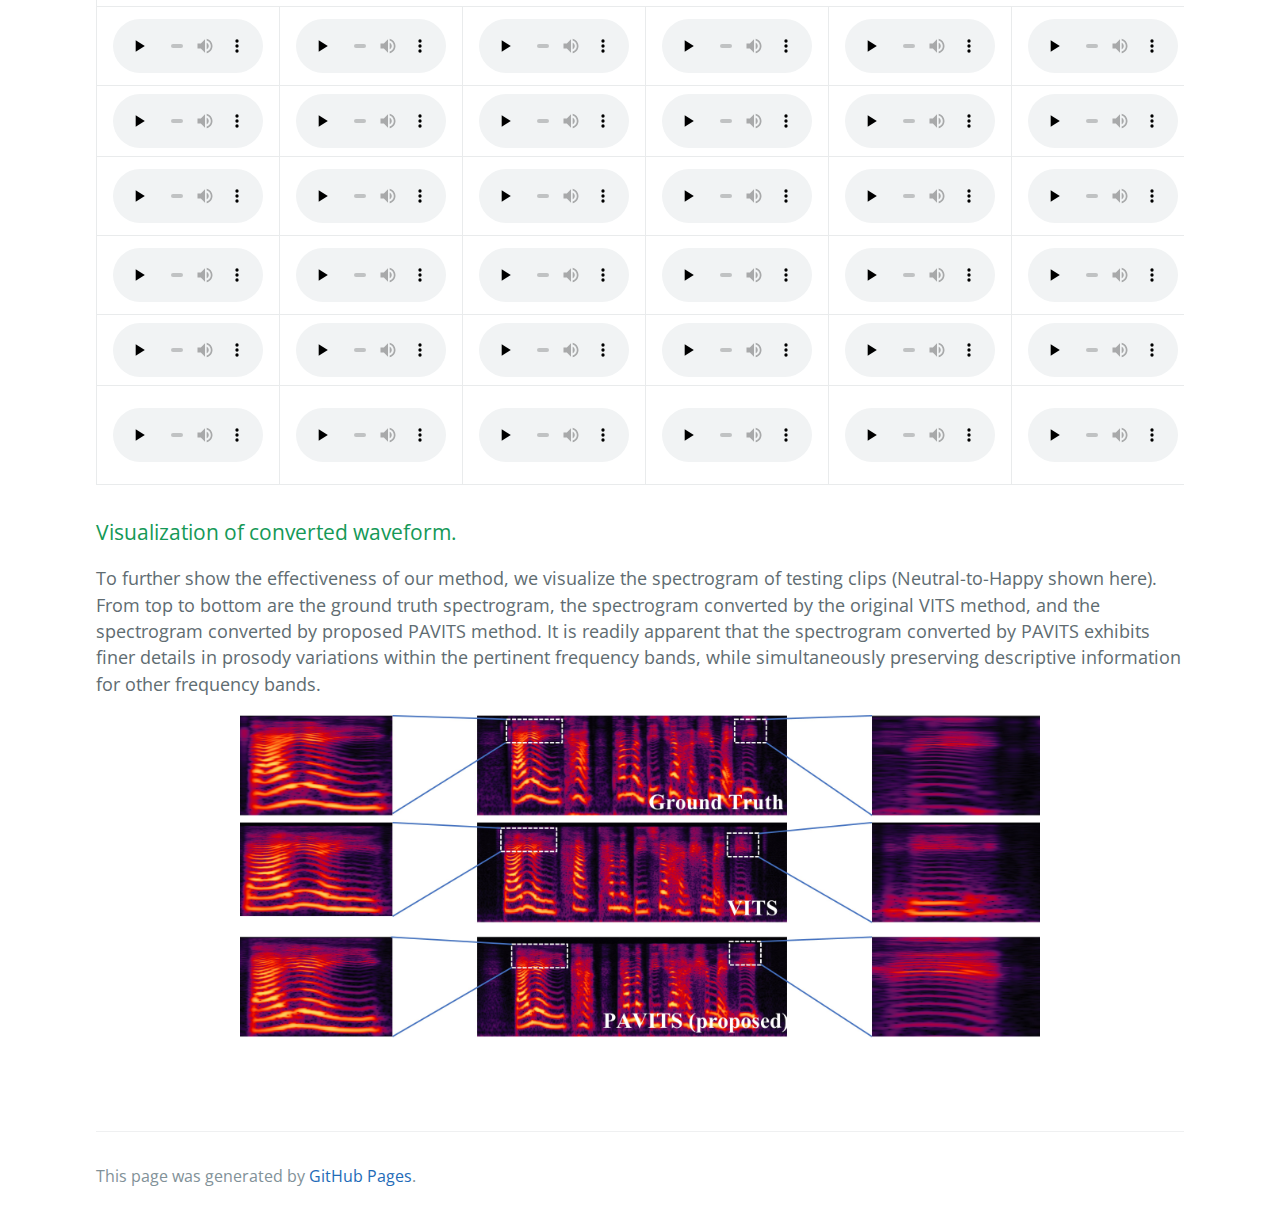
==== commit 79e7f2a9: "Update index.html" ====
--- a/pavits4EVC/index.html
+++ b/pavits4EVC/index.html
@@ -31,7 +31,7 @@
 
 <h2 id="abstract">1. Abstract<a name="abstract"></a></h2>
 <p> 
-In this paper, we propose Prosody-aware VITS (PAVITS) for emotional voice conversion (EVC), aiming to achieve two major objectives of EVC: high content naturalness and high emotional naturalness, which are crucial for meeting the demands of human perception. To improve the content naturalness of converted audio, we have developed an end-to-end EVC architecture inspired by the high audio quality of VITS. By seamlessly integrating an acoustic converter and vocoder, we effectively address the common issue of mismatch between emotional prosodic training and run-time conversion that is prevalent in existing EVC models. To further enhance the emotional naturalness, we introduce an emotion descriptor to model the subtle prosodic variations of different speech emotions, a prosody predictor to predict prosodic features from text based on the provided emotion label. Among them, we introduce a prosody alignment loss to establish a connection between latent prosodic features from two distinct modalities, ensuring effective training. Experimental results show that the performance of PAVITS is superior to the state-of-the-art EVC methods.
+In this paper, we propose Prosody-aware VITS (PAVITS) for emotional voice conversion (EVC), aiming to achieve two major objectives of EVC: high content naturalness and high emotional naturalness, which are crucial for meeting the demands of human perception. To improve the content naturalness of converted audio, we have developed an end-to-end EVC architecture inspired by the high audio quality of VITS. By seamlessly integrating an acoustic converter and vocoder, we effectively address the common issue of mismatch between emotional prosodic training and run-time conversion that is prevalent in existing EVC models. To further enhance the emotional naturalness, we introduce an emotion descriptor to model the subtle prosodic variations of different speech emotions. Additionally, we propose a prosody predictor, which predicts prosody features from text based on the provided emotion label. Notably, we introduce a prosody alignment loss to establish a connection between latent prosody features from two distinct modalities, ensuring effective training. Experimental results show that the performance of PAVITS is superior to the state-of-the-art EVC methods.
  </p>
 	<center><img src='fig/model.jpg' width=800px></center>
 <br><br>
